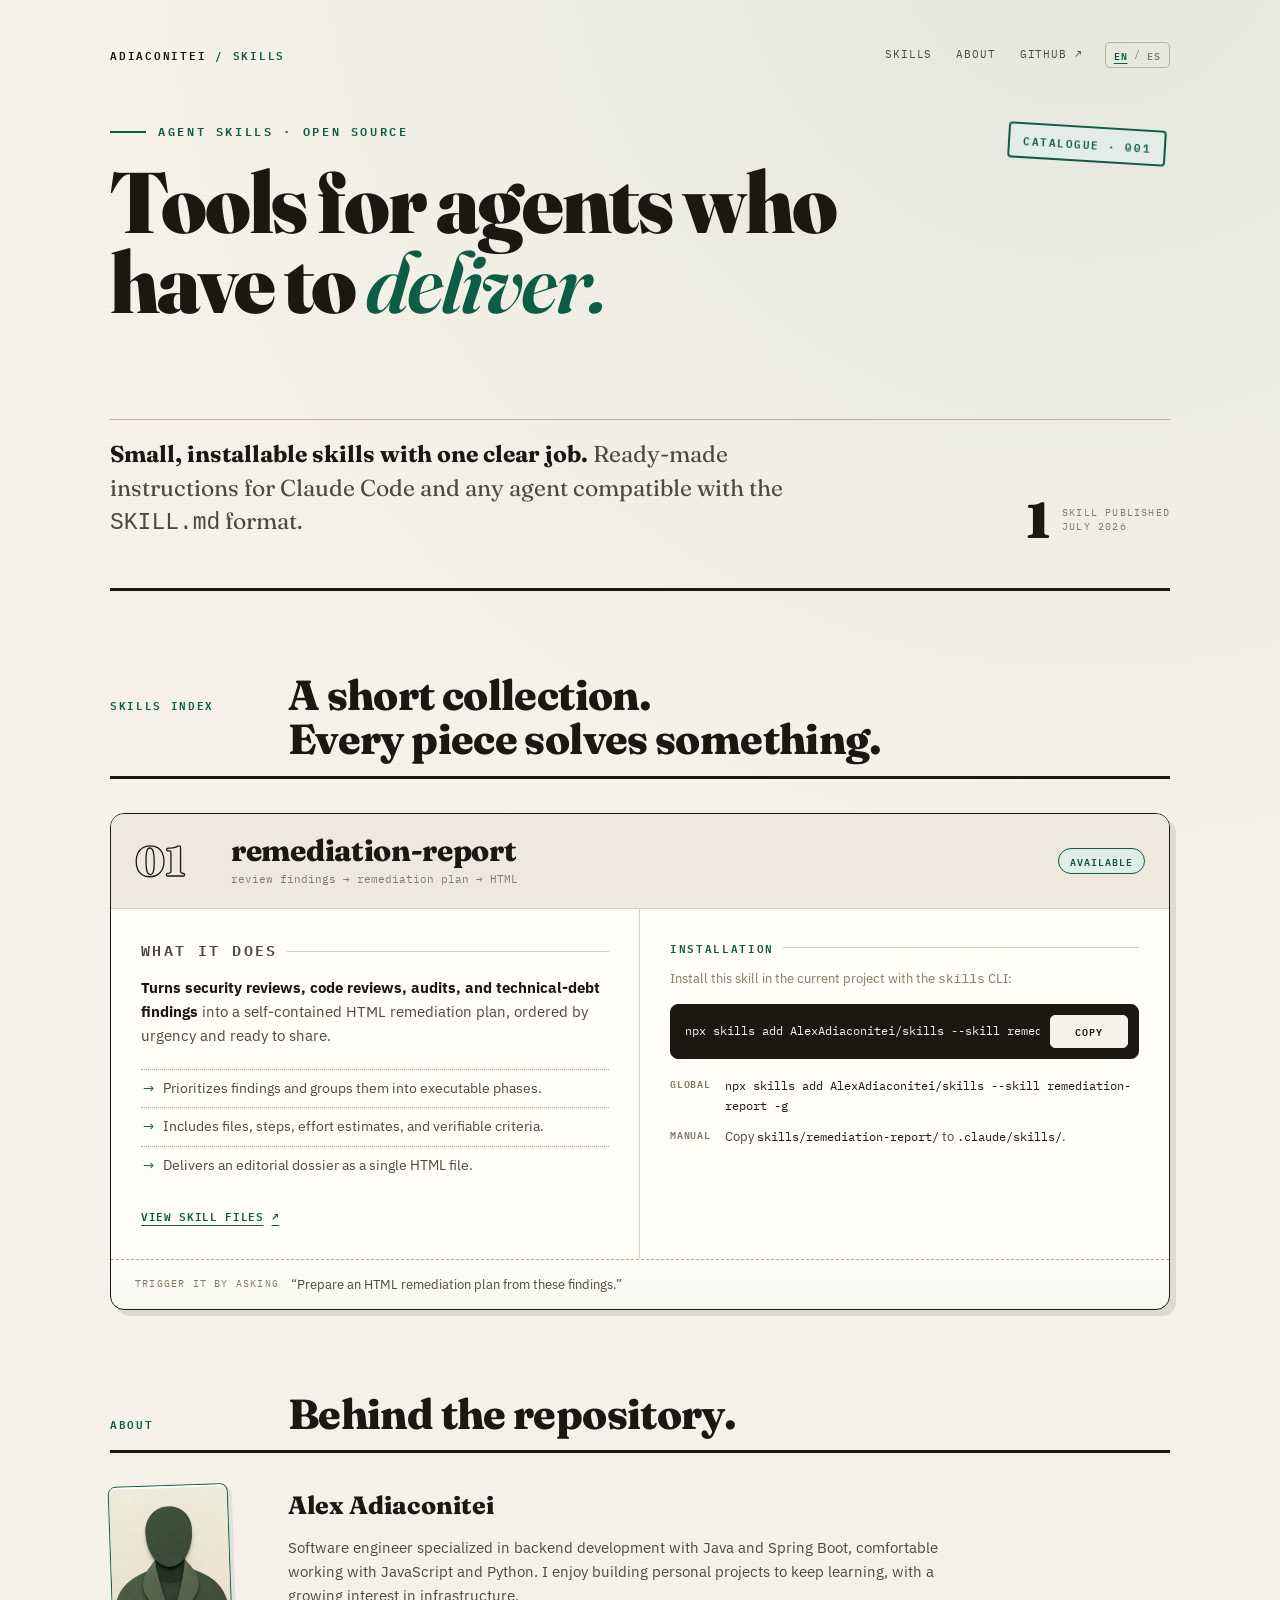
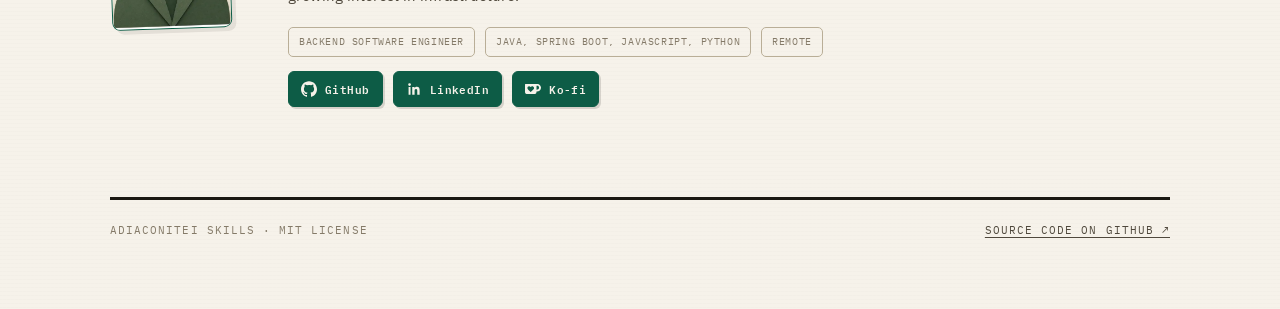
==== index.html @ 6801f054 "feat(site): add Ko-fi support links" ====
<!DOCTYPE html>
<html lang="en">
<head>
<meta charset="UTF-8">
<meta name="viewport" content="width=device-width, initial-scale=1.0">
<meta name="description" content="Alex Adiaconitei's skills for Claude Code and other agents compatible with the SKILL.md format.">
<meta name="theme-color" content="#f6f2ea">
<title>Adiaconitei Skills — tools for agents</title>
<link rel="preconnect" href="https://fonts.googleapis.com">
<link rel="preconnect" href="https://fonts.gstatic.com" crossorigin>
<link href="https://fonts.googleapis.com/css2?family=Fraunces:opsz,wght@9..144,400;9..144,600;9..144,800;9..144,900&family=IBM+Plex+Sans:ital,wght@0,400;0,500;0,600;1,400&family=IBM+Plex+Mono:wght@400;500;600&display=swap" rel="stylesheet">
<style>
	:root {
		--paper: #f6f2ea;
		--paper-2: #efe9dd;
		--card: #fffdf8;
		--ink: #1b1812;
		--ink-soft: #4f483c;
		--ink-faint: #847a68;
		--line: #d8d0bf;
		--line-strong: #b9ae97;
		--accent: #0d5c46;
		--accent-soft: #e3ede7;
		--critical: #a82e1f;
		--critical-bg: #f6e3df;
		--mono: 'IBM Plex Mono', monospace;
		--sans: 'IBM Plex Sans', sans-serif;
		--display: 'Fraunces', serif;
	}

	* { box-sizing: border-box; margin: 0; padding: 0; }
	html { scroll-behavior: smooth; }
	body {
		min-width: 320px;
		font-family: var(--sans);
		line-height: 1.62;
		color: var(--ink);
		background-color: var(--paper);
		background-image:
			repeating-linear-gradient(0deg, transparent, transparent 3px, rgb(27 24 18 / .012) 3px, rgb(27 24 18 / .012) 4px),
			radial-gradient(circle at 85% -5%, rgb(13 92 70 / .08), transparent 42%);
	}

	::selection { color: var(--paper); background: var(--accent); }
	a { color: inherit; }
	button { font: inherit; }
	.skip-link {
		position: fixed;
		top: 12px;
		left: 12px;
		z-index: 20;
		padding: 8px 12px;
		font-family: var(--mono);
		font-size: 12px;
		color: var(--paper);
		background: var(--ink);
		transform: translateY(-150%);
	}
	.skip-link:focus { transform: none; }
	:focus-visible { outline: 3px solid var(--critical); outline-offset: 3px; }

	.sheet { width: min(100% - 56px, 1060px); margin: 0 auto; padding-bottom: 72px; }

	/* Masthead */
	.masthead {
		position: relative;
		padding: 42px 0 48px;
		border-bottom: 3px solid var(--ink);
	}
	.topbar {
		display: flex;
		align-items: center;
		justify-content: space-between;
		gap: 24px;
		padding-bottom: 54px;
	}
	.wordmark {
		font-family: var(--mono);
		font-size: 11px;
		font-weight: 600;
		letter-spacing: .16em;
		text-decoration: none;
		text-transform: uppercase;
	}
	.wordmark span { color: var(--accent); }
	.topnav { display: flex; gap: 24px; }
	.topnav a {
		padding: 3px 0;
		font-family: var(--mono);
		font-size: 11px;
		letter-spacing: .08em;
		color: var(--ink-soft);
		text-decoration: none;
		text-transform: uppercase;
		border-bottom: 1px solid transparent;
	}
	.topnav a:hover { color: var(--accent); border-color: currentColor; }
	.top-actions { display: flex; align-items: center; gap: 22px; }
	.language-switch {
		display: flex;
		align-items: center;
		gap: 5px;
		padding: 3px 6px;
		font-family: var(--mono);
		font-size: 10px;
		color: var(--ink-faint);
		border: 1px solid var(--line-strong);
		border-radius: 5px;
	}
	.language-switch button {
		padding: 1px 2px;
		font-family: var(--mono);
		font-size: 10px;
		font-weight: 600;
		letter-spacing: .08em;
		color: var(--ink-faint);
		cursor: pointer;
		background: transparent;
		border: 0;
	}
	.language-switch button:hover { color: var(--accent); }
	.language-switch button[aria-pressed='true'] { color: var(--accent); text-decoration: underline; text-underline-offset: 3px; }
	.stamp {
		position: absolute;
		top: 126px;
		right: 4px;
		padding: 7px 13px;
		font-family: var(--mono);
		font-size: 11px;
		font-weight: 600;
		letter-spacing: .14em;
		color: var(--accent);
		text-transform: uppercase;
		background: var(--accent-soft);
		border: 2px solid var(--accent);
		border-radius: 4px;
		transform: rotate(3.5deg);
	}
	.kicker {
		display: flex;
		align-items: center;
		gap: 12px;
		font-family: var(--mono);
		font-size: 12px;
		font-weight: 600;
		letter-spacing: .22em;
		color: var(--accent);
		text-transform: uppercase;
	}
	.kicker::before { width: 36px; height: 2px; content: ''; background: var(--accent); }
	h1 {
		max-width: 15ch;
		margin-top: 20px;
		font-family: var(--display);
		font-size: clamp(48px, 8vw, 86px);
		font-weight: 900;
		line-height: .94;
		letter-spacing: -.025em;
	}
	h1 em { font-weight: 600; color: var(--accent); }
	.hero-support { min-height: 36px; margin-top: 26px; }
	.hero-support .btn-container { margin: 0 !important; }
	.hero-bottom {
		display: grid;
		grid-template-columns: minmax(0, 1.4fr) minmax(240px, .6fr);
		gap: 48px;
		align-items: end;
		margin-top: 34px;
		padding-top: 18px;
		border-top: 1px solid var(--line-strong);
	}
	.hero-lede {
		max-width: 62ch;
		font-family: var(--display);
		font-size: clamp(19px, 2.4vw, 23px);
		line-height: 1.45;
		color: var(--ink-soft);
	}
	.hero-lede strong { color: var(--ink); }
	.edition {
		display: grid;
		grid-template-columns: auto 1fr;
		gap: 12px;
		align-items: center;
		justify-self: end;
	}
	.edition-number { font-family: var(--display); font-size: 50px; font-weight: 900; line-height: .8; }
	.edition-label {
		font-family: var(--mono);
		font-size: 10px;
		line-height: 1.45;
		letter-spacing: .12em;
		color: var(--ink-faint);
		text-transform: uppercase;
	}

	/* Shared section structure */
	.section { padding-top: 82px; }
	.section-head {
		display: grid;
		grid-template-columns: 150px 1fr;
		gap: 28px;
		align-items: baseline;
		padding-bottom: 14px;
		border-bottom: 3px solid var(--ink);
	}
	.section-label {
		font-family: var(--mono);
		font-size: 11px;
		font-weight: 600;
		letter-spacing: .15em;
		color: var(--accent);
		text-transform: uppercase;
	}
	.section h2 {
		font-family: var(--display);
		font-size: clamp(30px, 4vw, 42px);
		font-weight: 800;
		line-height: 1.05;
		letter-spacing: -.015em;
	}

	/* Skill dossier */
	.skill-card {
		margin-top: 34px;
		background: var(--card);
		border: 1.5px solid var(--ink);
		border-radius: 14px;
		box-shadow: 6px 6px 0 rgb(27 24 18 / .1);
		overflow: hidden;
	}
	.skill-head {
		display: grid;
		grid-template-columns: 78px 1fr auto;
		gap: 18px;
		align-items: center;
		padding: 20px 24px;
		background: var(--paper-2);
		border-bottom: 1px solid var(--line);
	}
	.skill-index {
		font-family: var(--display);
		font-size: 42px;
		font-weight: 900;
		line-height: 1;
		color: transparent;
		-webkit-text-stroke: 1.3px var(--ink);
	}
	.skill-title h3 {
		font-family: var(--display);
		font-size: clamp(23px, 3vw, 30px);
		font-weight: 800;
		line-height: 1.1;
		letter-spacing: -.01em;
	}
	.skill-title p {
		margin-top: 4px;
		font-family: var(--mono);
		font-size: 11px;
		color: var(--ink-faint);
	}
	.status {
		padding: 4px 11px;
		font-family: var(--mono);
		font-size: 10px;
		font-weight: 600;
		letter-spacing: .1em;
		color: var(--accent);
		text-transform: uppercase;
		background: var(--accent-soft);
		border: 1px solid var(--accent);
		border-radius: 999px;
	}
	.skill-body {
		display: grid;
		grid-template-columns: minmax(0, 1fr) minmax(330px, 1fr);
		gap: 0;
	}
	.skill-copy, .install-panel { padding: 30px; }
	.skill-copy { border-right: 1px solid var(--line); }
	.eyebrow {
		display: flex;
		align-items: center;
		gap: 9px;
		margin-bottom: 12px;
		font-family: var(--mono);
		font-size: 10.5px;
		font-weight: 600;
		letter-spacing: .16em;
		color: var(--accent);
		text-transform: uppercase;
	}
	.eyebrow::after { height: 1px; content: ''; background: var(--line); flex: 1; }
	.skill-copy > p { font-size: 15px; color: var(--ink-soft); }
	.skill-copy > p strong { color: var(--ink); }
	.outcomes { margin-top: 20px; list-style: none; }
	.outcomes li {
		position: relative;
		padding: 8px 0 8px 22px;
		font-size: 13.5px;
		color: var(--ink-soft);
		border-top: 1px dotted var(--line-strong);
	}
	.outcomes li::before { position: absolute; left: 2px; color: var(--accent); content: '→'; }
	.skill-link {
		display: inline-flex;
		align-items: center;
		gap: 8px;
		margin-top: 22px;
		font-family: var(--mono);
		font-size: 11px;
		font-weight: 600;
		letter-spacing: .06em;
		color: var(--accent);
		text-decoration-thickness: 1px;
		text-underline-offset: 4px;
		text-transform: uppercase;
	}
	.skill-link::after { content: '↗'; }
	.install-note { margin-bottom: 14px; font-size: 13px; color: var(--ink-faint); }
	.command {
		display: grid;
		grid-template-columns: minmax(0, 1fr) auto;
		align-items: center;
		gap: 10px;
		padding: 10px 10px 10px 14px;
		background: var(--ink);
		border: 1px solid var(--ink);
		border-radius: 8px;
	}
	.command code {
		overflow-x: auto;
		padding: 4px 0;
		font-family: var(--mono);
		font-size: 12px;
		line-height: 1.5;
		color: var(--paper);
		white-space: nowrap;
		scrollbar-width: thin;
	}
	.copy-button {
		min-width: 78px;
		padding: 7px 10px;
		font-family: var(--mono);
		font-size: 10px;
		font-weight: 600;
		letter-spacing: .08em;
		color: var(--ink);
		text-transform: uppercase;
		cursor: pointer;
		background: var(--paper);
		border: 1px solid var(--paper);
		border-radius: 5px;
	}
	.copy-button:hover { color: var(--paper); background: var(--accent); border-color: var(--accent); }
	.copy-button[data-state='copied'] { color: var(--paper); background: var(--accent); border-color: var(--accent); }
	.install-alt {
		display: grid;
		grid-template-columns: auto 1fr;
		gap: 10px 14px;
		margin-top: 16px;
		font-size: 12.5px;
		color: var(--ink-soft);
	}
	.install-alt dt {
		font-family: var(--mono);
		font-size: 10px;
		font-weight: 600;
		letter-spacing: .08em;
		color: var(--ink-faint);
		text-transform: uppercase;
	}
	.install-alt code { font-family: var(--mono); font-size: 11.5px; color: var(--ink); word-break: break-word; }
	.skill-foot {
		display: flex;
		gap: 12px;
		align-items: center;
		padding: 14px 24px;
		background: linear-gradient(180deg, transparent, rgb(13 92 70 / .035));
		border-top: 1px dashed var(--line-strong);
	}
	.skill-foot span {
		font-family: var(--mono);
		font-size: 10px;
		letter-spacing: .12em;
		color: var(--ink-faint);
		text-transform: uppercase;
	}
	.skill-foot p { font-size: 13px; color: var(--ink-soft); }

	/* About placeholder */
	.about-grid {
		display: grid;
		grid-template-columns: 150px 1fr;
		gap: 28px;
		padding: 32px 0 0;
	}
	.about-photo {
		width: 120px;
		height: 144px;
		display: grid;
		overflow: hidden;
		background: var(--accent-soft);
		border: 1.5px solid var(--accent);
		border-radius: 8px;
		box-shadow: 4px 4px 0 rgb(27 24 18 / .08);
		transform: rotate(-2deg);
	}
	.about-photo > * { grid-area: 1 / 1; }
	.about-photo img { width: 100%; height: 100%; display: block; object-fit: cover; }
	.about-marker {
		display: grid;
		place-items: center;
		font-family: var(--display);
		font-size: 46px;
		font-weight: 900;
		color: var(--accent);
	}
	.about-marker[hidden] { display: none; }
	.about-copy { max-width: 690px; }
	.about-copy h3 { font-family: var(--display); font-size: 25px; font-weight: 800; }
	.about-copy p { margin-top: 10px; font-size: 15px; color: var(--ink-soft); }
	.placeholder {
		padding: 2px 5px;
		font-family: var(--mono);
		font-size: .86em;
		color: var(--critical);
		background: var(--critical-bg);
		border-radius: 3px;
	}
	.profile-facts {
		display: flex;
		flex-wrap: wrap;
		gap: 10px;
		margin-top: 18px;
		list-style: none;
	}
	.profile-facts li {
		padding: 6px 10px;
		font-family: var(--mono);
		font-size: 10px;
		letter-spacing: .06em;
		color: var(--ink-faint);
		text-transform: uppercase;
		border: 1px solid var(--line-strong);
		border-radius: 5px;
	}
	.profile-links {
		display: flex;
		flex-wrap: wrap;
		gap: 10px;
		margin-top: 14px;
		list-style: none;
	}
	.profile-links a {
		display: inline-flex;
		align-items: center;
		gap: 8px;
		padding: 8px 12px;
		font-family: var(--mono);
		font-size: 11px;
		font-weight: 600;
		letter-spacing: .04em;
		color: var(--paper);
		text-decoration: none;
		background: var(--accent);
		border: 1.5px solid var(--accent);
		border-radius: 6px;
		box-shadow: 2px 2px 0 rgb(27 24 18 / .14);
	}
	.profile-links a:hover { background: var(--ink); border-color: var(--ink); }
	.profile-link-icon { width: 16px; height: 16px; flex: 0 0 auto; fill: currentColor; }

	.colophon {
		display: flex;
		justify-content: space-between;
		gap: 14px;
		margin-top: 90px;
		padding-top: 22px;
		font-family: var(--mono);
		font-size: 10.5px;
		letter-spacing: .1em;
		color: var(--ink-faint);
		text-transform: uppercase;
		border-top: 3px solid var(--ink);
	}
	.colophon a { color: var(--ink-soft); text-underline-offset: 3px; }
	.sr-only {
		position: absolute;
		width: 1px;
		height: 1px;
		padding: 0;
		margin: -1px;
		overflow: hidden;
		clip: rect(0, 0, 0, 0);
		white-space: nowrap;
		border: 0;
	}

	@media (prefers-reduced-motion: no-preference) {
		.masthead, .section, .colophon { animation: rise .58s cubic-bezier(.2, .7, .2, 1) both; }
		.section { animation-delay: .1s; }
		#about { animation-delay: .18s; }
		.colophon { animation-delay: .24s; }
		.copy-button { transition: color .16s ease, background-color .16s ease, border-color .16s ease, transform .16s ease; }
		.copy-button:active { transform: translateY(1px); }
		@keyframes rise { from { opacity: 0; transform: translateY(14px); } to { opacity: 1; transform: none; } }
	}

	@media (max-width: 760px) {
		.sheet { width: min(100% - 32px, 1060px); }
		.masthead { padding-top: 28px; }
		.topbar { align-items: flex-start; padding-bottom: 44px; }
		.topnav { gap: 14px; }
		.stamp { position: static; display: inline-block; margin-bottom: 22px; }
		h1 { font-size: clamp(45px, 14vw, 68px); }
		.hero-bottom, .skill-body { grid-template-columns: 1fr; }
		.edition { justify-self: start; }
		.section { padding-top: 64px; }
		.section-head, .about-grid { grid-template-columns: 1fr; gap: 10px; }
		.skill-head { grid-template-columns: 60px 1fr; }
		.skill-head .status { grid-column: 2; justify-self: start; }
		.skill-copy { border-right: 0; border-bottom: 1px solid var(--line); }
		.about-photo { width: 92px; height: 110px; }
		.about-marker { font-size: 36px; }
	}

	@media (max-width: 460px) {
		.topbar { gap: 16px; }
		.wordmark { max-width: 15ch; }
		.topnav { flex-direction: column; gap: 5px; align-items: flex-end; }
		.top-actions { flex-direction: column; align-items: flex-end; gap: 9px; }
		.skill-head, .skill-copy, .install-panel { padding-left: 18px; padding-right: 18px; }
		.command { grid-template-columns: 1fr; }
		.copy-button { width: 100%; }
		.colophon { flex-direction: column; }
	}
</style>
</head>
<body>
<a class="skip-link" href="#content" data-i18n="skip">Skip to content</a>
<div class="sheet">
	<header class="masthead">
		<div class="topbar">
			<a class="wordmark" href="https://github.com/AlexAdiaconitei/skills">Adiaconitei <span>/ skills</span></a>
			<div class="top-actions">
				<nav class="topnav" aria-label="Main navigation" data-i18n-aria="navLabel">
					<a href="#skills">Skills</a>
					<a href="#about">About</a>
					<a href="https://github.com/AlexAdiaconitei/skills">GitHub ↗</a>
				</nav>
				<div class="language-switch" aria-label="Language" data-i18n-aria="languageLabel">
					<button type="button" data-lang="en" aria-pressed="true">EN</button>
					<span aria-hidden="true">/</span>
					<button type="button" data-lang="es" aria-pressed="false">ES</button>
				</div>
			</div>
		</div>
		<span class="stamp" data-i18n="stamp">Catalogue · 001</span>
		<p class="kicker" data-i18n="kicker">Agent skills · open source</p>
		<h1 data-i18n-html="heroTitle">Tools for agents who have to <em>deliver.</em></h1>
		<div class="hero-support" aria-label="Support on Ko-fi">
			<script src="https://storage.ko-fi.com/cdn/widget/Widget_2.js"></script>
			<script>kofiwidget2.init('Buy me a coffee', '#72a4f2', 'K3Q5236GOO');kofiwidget2.draw();</script>
		</div>
		<div class="hero-bottom">
			<p class="hero-lede" data-i18n-html="heroLede"><strong>Small, installable skills with one clear job.</strong> Ready-made instructions for Claude Code and any agent compatible with the <code>SKILL.md</code> format.</p>
			<div class="edition" aria-label="One skill available" data-i18n-aria="editionAria">
				<span class="edition-number">1</span>
				<span class="edition-label" data-i18n-html="editionLabel">skill published<br>July 2026</span>
			</div>
		</div>
	</header>

	<main id="content">
		<section class="section" id="skills" aria-labelledby="skills-title">
			<div class="section-head">
				<p class="section-label" data-i18n="skillsLabel">Skills index</p>
				<h2 id="skills-title" data-i18n-html="skillsTitle">A short collection.<br>Every piece solves something.</h2>
			</div>

			<article class="skill-card">
				<header class="skill-head">
					<span class="skill-index" aria-hidden="true">01</span>
					<div class="skill-title">
						<h3>remediation-report</h3>
						<p>review findings → remediation plan → HTML</p>
					</div>
					<span class="status" data-i18n="available">Available</span>
				</header>

				<div class="skill-body">
					<div class="skill-copy">
						<p class="eyebrow" data-i18n="purposeLabel">What it does</p>
						<p data-i18n-html="purpose"><strong>Turns security reviews, code reviews, audits, and technical-debt findings</strong> into a self-contained HTML remediation plan, ordered by urgency and ready to share.</p>
						<ul class="outcomes">
							<li data-i18n="outcome1">Prioritizes findings and groups them into executable phases.</li>
							<li data-i18n="outcome2">Includes files, steps, effort estimates, and verifiable criteria.</li>
							<li data-i18n="outcome3">Delivers an editorial dossier as a single HTML file.</li>
						</ul>
						<a class="skill-link" href="https://github.com/AlexAdiaconitei/skills/tree/main/skills/remediation-report" data-i18n="viewSkill">View skill files</a>
					</div>

					<div class="install-panel">
						<p class="eyebrow" data-i18n="installation">Installation</p>
						<p class="install-note" data-i18n-html="installNote">Install this skill in the current project with the <code>skills</code> CLI:</p>
						<div class="command">
							<code id="install-command">npx skills add AlexAdiaconitei/skills --skill remediation-report</code>
							<button class="copy-button" type="button" data-copy="install-command" aria-describedby="copy-status" data-i18n="copy">Copy</button>
						</div>
						<dl class="install-alt">
							<dt>Global</dt>
							<dd><code>npx skills add AlexAdiaconitei/skills --skill remediation-report -g</code></dd>
							<dt>Manual</dt>
							<dd data-i18n-html="manualInstall">Copy <code>skills/remediation-report/</code> to <code>.claude/skills/</code>.</dd>
						</dl>
						<p class="sr-only" id="copy-status" role="status" aria-live="polite"></p>
					</div>
				</div>

				<footer class="skill-foot">
					<span data-i18n="triggerLabel">Trigger it by asking</span>
					<p data-i18n="trigger">“Prepare an HTML remediation plan from these findings.”</p>
				</footer>
			</article>
		</section>

		<section class="section" id="about" aria-labelledby="about-title">
			<div class="section-head">
				<p class="section-label">About</p>
				<h2 id="about-title" data-i18n="aboutTitle">Behind the repository.</h2>
			</div>
			<div class="about-grid">
				<figure class="about-photo">
					<img id="profile-image" src="./alex.webp" alt="Alex Adiaconitei" width="512" height="512">
					<span class="about-marker" id="profile-initials" aria-hidden="true" hidden>AA</span>
				</figure>
				<div class="about-copy">
					<h3 id="profile-name">Alex Adiaconitei</h3>
					<p><span class="placeholder" id="profile-bio">[Write a 2–3 line professional introduction here.]</span></p>
					<ul class="profile-facts" id="profile-facts" aria-label="Professional details to complete" data-i18n-aria="profileAria">
						<li>[Role / specialty]</li>
						<li>[Main technologies]</li>
						<li>[Location or remote]</li>
					</ul>
					<ul class="profile-links" id="profile-links" aria-label="Professional links" data-i18n-aria="linksAria"></ul>
				</div>
			</div>
		</section>
	</main>

	<footer class="colophon">
		<span>Adiaconitei Skills · MIT License</span>
		<a href="https://github.com/AlexAdiaconitei/skills" data-i18n="source">Source code on GitHub ↗</a>
	</footer>
</div>

<script>
	const translations = {
		en: {
			pageTitle: 'Adiaconitei Skills — tools for agents',
			description: "Alex Adiaconitei's skills for Claude Code and other agents compatible with the SKILL.md format.",
			skip: 'Skip to content',
			navLabel: 'Main navigation',
			languageLabel: 'Language',
			stamp: 'Catalogue · 001',
			kicker: 'Agent skills · open source',
			heroTitle: 'Tools for agents who have to <em>deliver.</em>',
			heroLede: '<strong>Small, installable skills with one clear job.</strong> Ready-made instructions for Claude Code and any agent compatible with the <code>SKILL.md</code> format.',
			editionAria: 'One skill available',
			editionLabel: 'skill published<br>July 2026',
			skillsLabel: 'Skills index',
			skillsTitle: 'A short collection.<br>Every piece solves something.',
			available: 'Available',
			purposeLabel: 'What it does',
			purpose: '<strong>Turns security reviews, code reviews, audits, and technical-debt findings</strong> into a self-contained HTML remediation plan, ordered by urgency and ready to share.',
			outcome1: 'Prioritizes findings and groups them into executable phases.',
			outcome2: 'Includes files, steps, effort estimates, and verifiable criteria.',
			outcome3: 'Delivers an editorial dossier as a single HTML file.',
			viewSkill: 'View skill files',
			installation: 'Installation',
			installNote: 'Install this skill in the current project with the <code>skills</code> CLI:',
			copy: 'Copy',
			copyDone: 'Copied',
			copyError: 'Error',
			copyStatus: 'Installation command copied to the clipboard.',
			copyFailure: 'Could not copy the command. Select it manually.',
			manualInstall: 'Copy <code>skills/remediation-report/</code> to <code>.claude/skills/</code>.',
			triggerLabel: 'Trigger it by asking',
			trigger: '“Prepare an HTML remediation plan from these findings.”',
			aboutTitle: 'Behind the repository.',
			profileAria: 'Professional details to complete',
			linksAria: 'Professional links',
			source: 'Source code on GitHub ↗'
		},
		es: {
			pageTitle: 'Adiaconitei Skills — herramientas para agentes',
			description: 'Skills de Alex Adiaconitei para Claude Code y otros agentes compatibles con el formato SKILL.md.',
			skip: 'Saltar al contenido',
			navLabel: 'Navegación principal',
			languageLabel: 'Idioma',
			stamp: 'Catálogo · 001',
			kicker: 'Agent skills · código abierto',
			heroTitle: 'Herramientas para agentes que tienen que <em>entregar.</em>',
			heroLede: '<strong>Skills pequeñas, instalables y con una tarea concreta.</strong> Instrucciones listas para Claude Code y cualquier agente compatible con el formato <code>SKILL.md</code>.',
			editionAria: 'Una skill disponible',
			editionLabel: 'skill publicada<br>julio de 2026',
			skillsLabel: 'Índice de skills',
			skillsTitle: 'Una colección breve.<br>Cada pieza resuelve algo.',
			available: 'Disponible',
			purposeLabel: 'Para qué sirve',
			purpose: 'Convierte los hallazgos de una revisión de <strong>seguridad, código, auditoría o deuda técnica</strong> en un plan de corrección HTML autocontenido, ordenado por urgencia y listo para compartir.',
			outcome1: 'Prioriza findings y los agrupa en fases ejecutables.',
			outcome2: 'Incluye archivos, pasos, esfuerzo y criterios verificables.',
			outcome3: 'Entrega un dossier editorial en un único archivo HTML.',
			viewSkill: 'Ver archivos de la skill',
			installation: 'Instalación',
			installNote: 'Instala esta skill en el proyecto actual con la CLI de <code>skills</code>:',
			copy: 'Copiar',
			copyDone: 'Copiado',
			copyError: 'Error',
			copyStatus: 'Comando de instalación copiado al portapapeles.',
			copyFailure: 'No se pudo copiar. Selecciona el comando manualmente.',
			manualInstall: 'Copia <code>skills/remediation-report/</code> a <code>.claude/skills/</code>.',
			triggerLabel: 'Actívala pidiendo',
			trigger: '“Prepara un plan de corrección HTML con estos findings.”',
			aboutTitle: 'Detrás del repositorio.',
			profileAria: 'Datos profesionales por completar',
			linksAria: 'Enlaces profesionales',
			source: 'Código fuente en GitHub ↗'
		}
	};

	const status = document.querySelector('#copy-status');
	const description = document.querySelector('meta[name="description"]');
	let currentLanguage = 'en';
	const profileImage = document.querySelector('#profile-image');
	const profileImageFallback = document.querySelector('#profile-initials');
	const showProfileImage = () => {
		profileImage.hidden = false;
		profileImageFallback.hidden = true;
	};
	const showProfileImageFallback = () => {
		profileImage.hidden = true;
		profileImageFallback.hidden = false;
	};
	profileImage.addEventListener('load', showProfileImage);
	profileImage.addEventListener('error', showProfileImageFallback);
	if (profileImage.complete) {
		if (profileImage.naturalWidth > 0) showProfileImage();
		else showProfileImageFallback();
	}
	const fallbackProfile = {
		name: 'Alex Adiaconitei',
		initials: 'AA',
		bio: {
			en: '[Write a 2–3 line professional introduction here.]',
			es: '[Escribe aquí una presentación profesional de 2–3 líneas.]'
		},
		facts: {
			en: ['[Role / specialty]', '[Main technologies]', '[Location or remote]'],
			es: ['[Rol / especialidad]', '[Tecnologías principales]', '[Ciudad o remoto]']
		},
		links: []
	};
	let profile = fallbackProfile;

	function localize(value) {
		if (typeof value === 'string') return value;
		return value?.[currentLanguage] ?? value?.en ?? '';
	}
	const linkIcons = {
		github: 'M12 .297c-6.63 0-12 5.373-12 12 0 5.303 3.438 9.8 8.205 11.385.6.113.82-.258.82-.577v-2.234c-3.338.726-4.033-1.416-4.033-1.416-.546-1.387-1.333-1.756-1.333-1.756-1.089-.745.083-.729.083-.729 1.205.084 1.839 1.237 1.839 1.237 1.07 1.835 2.809 1.305 3.495.998.108-.776.418-1.305.762-1.605-2.665-.3-5.466-1.332-5.466-5.93 0-1.31.465-2.38 1.235-3.22-.135-.303-.54-1.523.105-3.176 0 0 1.005-.322 3.3 1.23a11.5 11.5 0 0 1 3.003-.404c1.02.005 2.045.138 3.003.404 2.28-1.552 3.285-1.23 3.285-1.23.645 1.653.24 2.873.12 3.176.765.84 1.23 1.91 1.23 3.22 0 4.61-2.805 5.625-5.475 5.92.42.36.81 1.096.81 2.22v3.293c0 .319.21.694.825.576C20.565 22.092 24 17.592 24 12.297c0-6.627-5.373-12-12-12',
		linkedin: 'M20.447 20.452h-3.554v-5.569c0-1.328-.027-3.037-1.852-3.037-1.853 0-2.136 1.445-2.136 2.939v5.667H9.351V9h3.414v1.561h.046c.477-.9 1.637-1.85 3.37-1.85 3.601 0 4.267 2.37 4.267 5.455v6.286zM5.337 7.433a2.062 2.062 0 1 1 0-4.124 2.062 2.062 0 0 1 0 4.124zM6.814 20.452H3.861V9h2.953v11.452z',
		kofi: 'M23.881 8.948c-.773-4.085-4.859-4.593-4.859-4.593H.723c-.604 0-.679.798-.679.798s-.082 7.324-.022 11.822c.164 2.424 2.586 2.672 2.586 2.672s8.267-.023 11.966-.049c2.438-.426 2.683-2.566 2.658-3.734 4.352.24 7.422-2.831 6.649-6.916zm-11.062 3.511c-1.246 1.453-4.011 3.976-4.011 3.976s-.121.119-.31.023c-.076-.057-.108-.09-.108-.09-.443-.441-3.368-3.049-4.034-3.954-.709-.965-1.041-2.7-.091-3.71.951-1.01 3.005-1.086 4.363.407 0 0 1.565-1.782 3.468-.963 1.904.82 1.832 3.011.723 4.311zm6.173.478c-.928.116-1.682.028-1.682.028V7.284h1.77s1.971.551 1.971 2.638c0 1.913-.985 2.667-2.059 3.015z'
	};

	function createLinkIcon(name) {
		const pathData = linkIcons[typeof name === 'string' ? name.toLowerCase() : ''];
		if (!pathData) return null;

		const svg = document.createElementNS('http://www.w3.org/2000/svg', 'svg');
		const path = document.createElementNS('http://www.w3.org/2000/svg', 'path');
		svg.setAttribute('viewBox', '0 0 24 24');
		svg.setAttribute('aria-hidden', 'true');
		svg.setAttribute('focusable', 'false');
		svg.classList.add('profile-link-icon');
		path.setAttribute('d', pathData);
		svg.appendChild(path);
		return svg;
	}

	function renderProfile() {
		const name = typeof profile.name === 'string' && profile.name.trim() ? profile.name : fallbackProfile.name;
		const initials = typeof profile.initials === 'string' && profile.initials.trim() ? profile.initials : fallbackProfile.initials;
		const bio = localize(profile.bio) || localize(fallbackProfile.bio);
		const configuredFacts = profile.facts?.[currentLanguage] ?? profile.facts?.en;
		const facts = Array.isArray(configuredFacts) ? configuredFacts : fallbackProfile.facts[currentLanguage];
		const links = Array.isArray(profile.links) ? profile.links : [];

		document.querySelector('#profile-name').textContent = name;
		document.querySelector('#profile-initials').textContent = initials;
		profileImage.alt = name;
		const bioElement = document.querySelector('#profile-bio');
		bioElement.textContent = bio;
		bioElement.classList.toggle('placeholder', bio.trim().startsWith('['));

		const factsList = document.querySelector('#profile-facts');
		factsList.replaceChildren();
		facts.forEach((fact) => {
			const entry = document.createElement('li');
			entry.textContent = fact;
			factsList.appendChild(entry);
		});

		const linksList = document.querySelector('#profile-links');
		linksList.replaceChildren();
		links.forEach((item) => {
			if (!item || typeof item !== 'object') return;
			const label = localize(item.label);
			try {
				const url = new URL(item.url);
				if (!['http:', 'https:', 'mailto:'].includes(url.protocol)) return;
				const entry = document.createElement('li');
				const link = document.createElement('a');
				const icon = createLinkIcon(item.icon);
				link.href = url.href;
				link.rel = 'noopener';
				if (icon) link.appendChild(icon);
				link.append(label);
				entry.appendChild(link);
				linksList.appendChild(entry);
			} catch {
				return;
			}
		});
		linksList.hidden = linksList.children.length === 0;
	}

	async function loadProfile() {
		try {
			const response = await fetch('./about.json', { cache: 'no-store' });
			if (!response.ok) throw new Error(`Profile request failed: ${response.status}`);
			const loadedProfile = await response.json();
			if (!loadedProfile || typeof loadedProfile !== 'object') throw new Error('Invalid profile data');
			profile = loadedProfile;
		} catch {
			profile = fallbackProfile;
		}
		renderProfile();
	}

	function setLanguage(language, updateUrl = true) {
		currentLanguage = language === 'es' ? 'es' : 'en';
		const messages = translations[currentLanguage];

		document.documentElement.lang = currentLanguage;
		document.title = messages.pageTitle;
		description.content = messages.description;
		document.querySelectorAll('[data-i18n]').forEach((element) => {
			element.textContent = messages[element.dataset.i18n];
		});
		document.querySelectorAll('[data-i18n-html]').forEach((element) => {
			element.innerHTML = messages[element.dataset.i18nHtml];
		});
		document.querySelectorAll('[data-i18n-aria]').forEach((element) => {
			element.setAttribute('aria-label', messages[element.dataset.i18nAria]);
		});
		document.querySelectorAll('[data-lang]').forEach((button) => {
			button.setAttribute('aria-pressed', String(button.dataset.lang === currentLanguage));
		});
		status.textContent = '';
		renderProfile();

		if (updateUrl) {
			const url = new URL(window.location.href);
			if (currentLanguage === 'es') url.searchParams.set('lang', 'es');
			else url.searchParams.delete('lang');
			history.replaceState(null, '', `${url.pathname}${url.search}${url.hash}`);
		}
	}

	async function copyText(text) {
		if (navigator.clipboard && window.isSecureContext) {
			await navigator.clipboard.writeText(text);
			return;
		}

		const input = document.createElement('textarea');
		input.value = text;
		input.setAttribute('readonly', '');
		input.style.position = 'fixed';
		input.style.opacity = '0';
		document.body.appendChild(input);
		input.select();
		const copied = document.execCommand('copy');
		input.remove();
		if (!copied) throw new Error('Copy command failed');
	}

	document.querySelectorAll('[data-lang]').forEach((button) => {
		button.addEventListener('click', () => setLanguage(button.dataset.lang));
	});

	document.querySelectorAll('[data-copy]').forEach((button) => {
		button.addEventListener('click', async () => {
			const source = document.getElementById(button.dataset.copy);
			if (!source) return;

			try {
				await copyText(source.textContent.trim());
				button.textContent = translations[currentLanguage].copyDone;
				button.dataset.state = 'copied';
				status.textContent = translations[currentLanguage].copyStatus;
			} catch {
				button.textContent = translations[currentLanguage].copyError;
				status.textContent = translations[currentLanguage].copyFailure;
			}

			window.setTimeout(() => {
				button.textContent = translations[currentLanguage].copy;
				delete button.dataset.state;
			}, 2000);
		});
	});

	const requestedLanguage = new URLSearchParams(window.location.search).get('lang');
	setLanguage(requestedLanguage === 'es' ? 'es' : 'en', false);
	loadProfile();
</script>
</body>
</html>
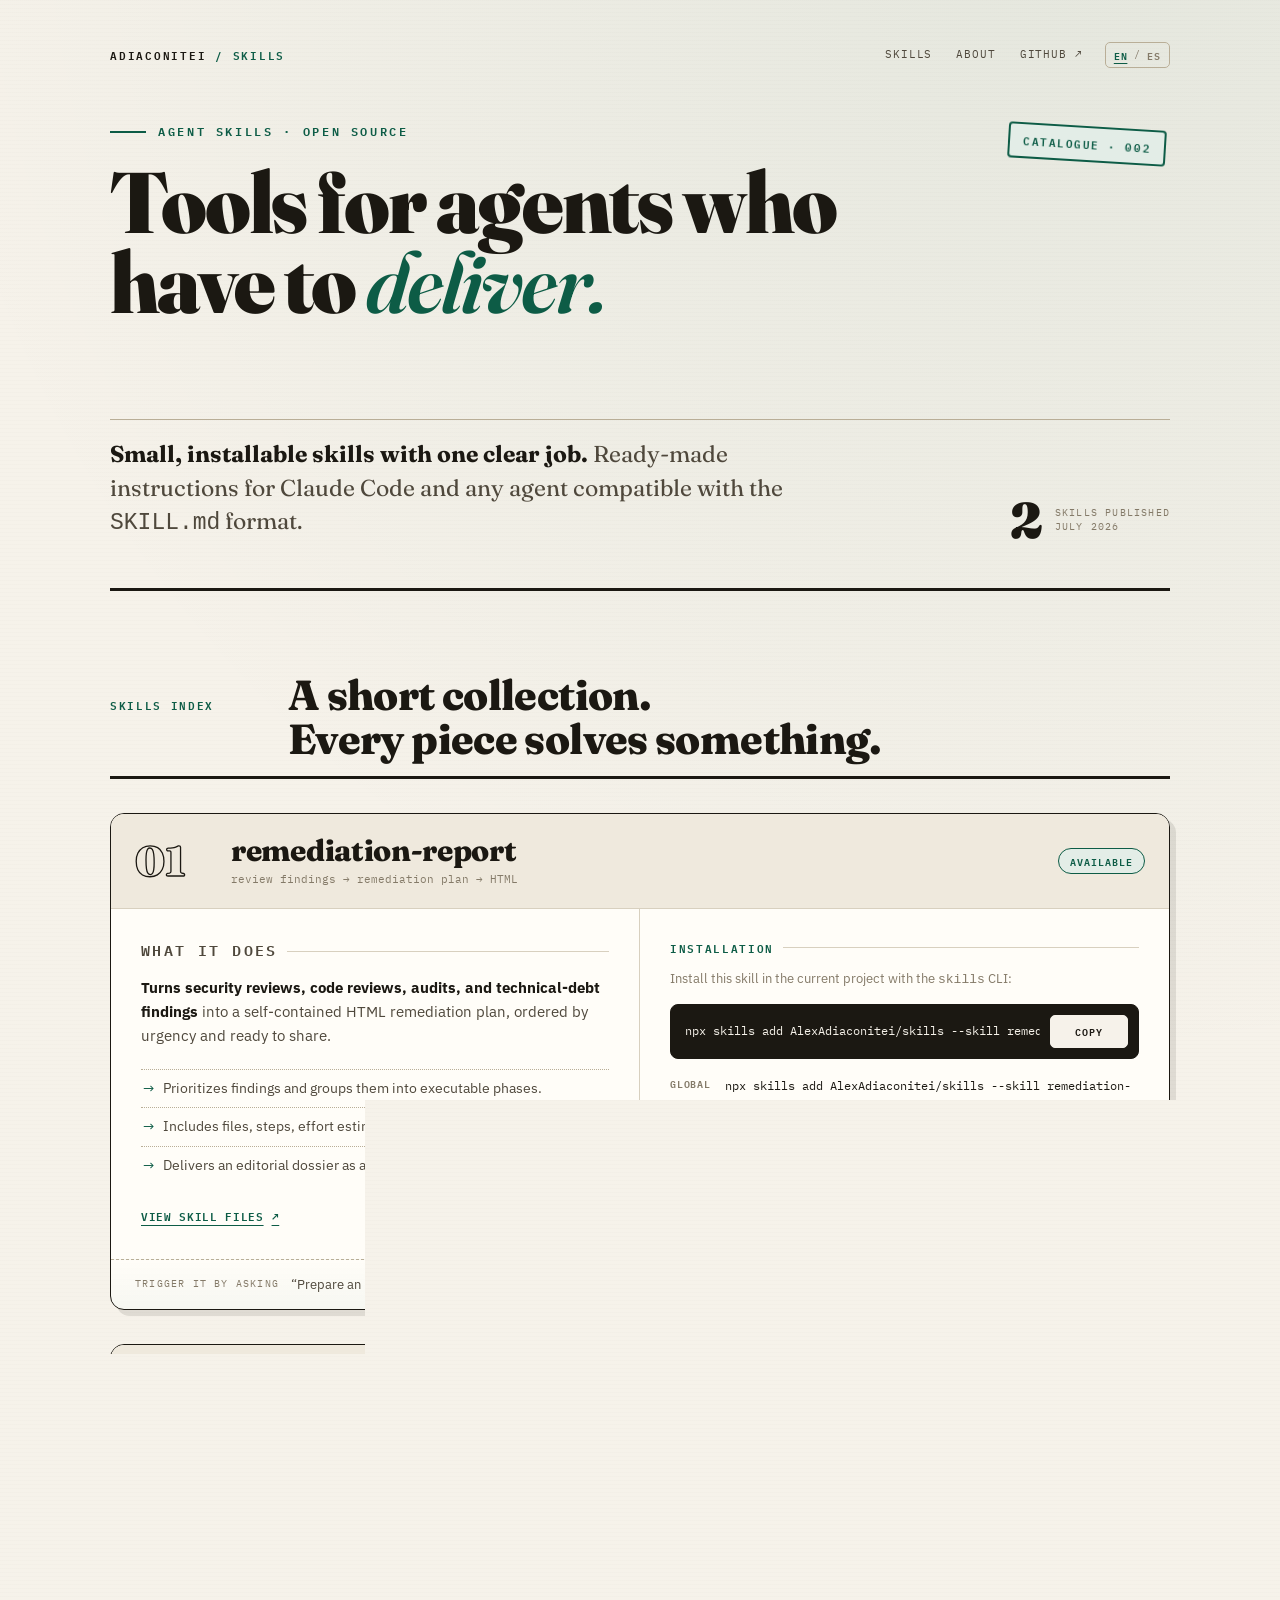
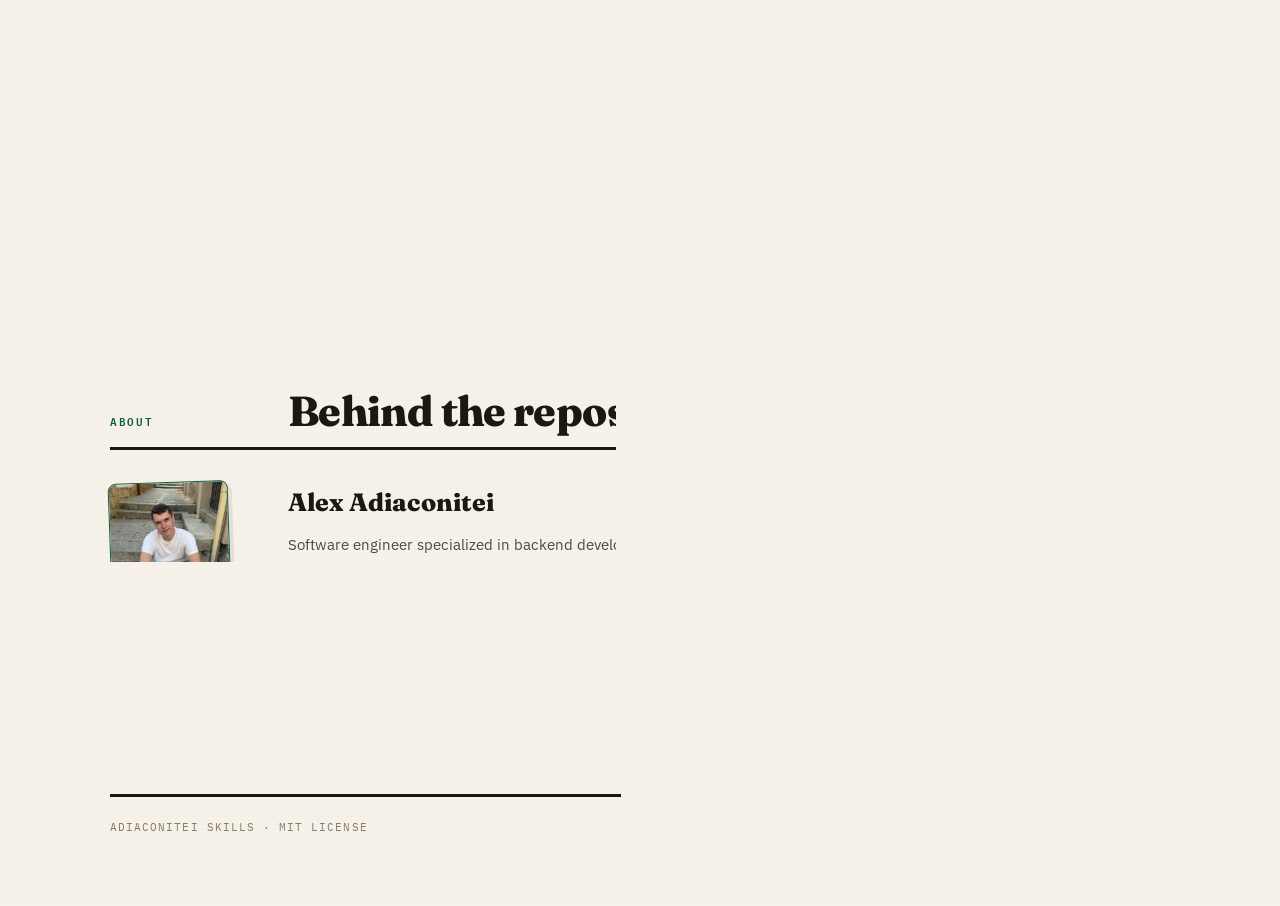
==== commit f4026564: "feat: added planning dossier" ====
--- a/index.html
+++ b/index.html
@@ -556,18 +556,18 @@
 				</div>
 			</div>
 		</div>
-		<span class="stamp" data-i18n="stamp">Catalogue · 001</span>
+		<span class="stamp" data-i18n="stamp">Catalogue · 002</span>
 		<p class="kicker" data-i18n="kicker">Agent skills · open source</p>
 		<h1 data-i18n-html="heroTitle">Tools for agents who have to <em>deliver.</em></h1>
-		<div class="hero-support" aria-label="Support on Ko-fi">
+		<div class="hero-support" aria-label="Support on Ko-fi" data-i18n-aria="kofiAria">
 			<script src="https://storage.ko-fi.com/cdn/widget/Widget_2.js"></script>
 			<script>kofiwidget2.init('Buy me a coffee', '#72a4f2', 'K3Q5236GOO');kofiwidget2.draw();</script>
 		</div>
 		<div class="hero-bottom">
 			<p class="hero-lede" data-i18n-html="heroLede"><strong>Small, installable skills with one clear job.</strong> Ready-made instructions for Claude Code and any agent compatible with the <code>SKILL.md</code> format.</p>
-			<div class="edition" aria-label="One skill available" data-i18n-aria="editionAria">
-				<span class="edition-number">1</span>
-				<span class="edition-label" data-i18n-html="editionLabel">skill published<br>July 2026</span>
+			<div class="edition" aria-label="Two skills available" data-i18n-aria="editionAria">
+				<span class="edition-number">2</span>
+				<span class="edition-label" data-i18n-html="editionLabel">skills published<br>July 2026</span>
 			</div>
 		</div>
 	</header>
@@ -621,6 +621,51 @@
 				<footer class="skill-foot">
 					<span data-i18n="triggerLabel">Trigger it by asking</span>
 					<p data-i18n="trigger">“Prepare an HTML remediation plan from these findings.”</p>
+				</footer>
+			</article>
+
+			<article class="skill-card">
+				<header class="skill-head">
+					<span class="skill-index" aria-hidden="true">02</span>
+					<div class="skill-title">
+						<h3>planning-dossier</h3>
+						<p data-i18n="planningFlow">decisions → immutable rounds → implementation handoff</p>
+					</div>
+					<span class="status" data-i18n="available">Available</span>
+				</header>
+
+				<div class="skill-body">
+					<div class="skill-copy">
+						<p class="eyebrow" data-i18n="purposeLabel">What it does</p>
+						<p data-i18n-html="planningPurpose"><strong>Builds an evidence-backed, navigable planning record</strong> with decision frontiers, unresolved threads, and a clear implementation handoff.</p>
+						<ul class="outcomes">
+							<li data-i18n="planningOutcome1">Shows only decisions whose dependencies are resolved, while tracking blocked and deferred threads.</li>
+							<li data-i18n="planningOutcome2">Publishes immutable rounds, maintains a current index, and autosaves selections locally.</li>
+							<li data-i18n="planningOutcome3">Exports compact Markdown continuation capsules and a final handoff without changing product code.</li>
+						</ul>
+						<a class="skill-link" href="https://github.com/AlexAdiaconitei/skills/tree/main/skills/planning-dossier" data-i18n="viewSkill">View skill files</a>
+					</div>
+
+					<div class="install-panel">
+						<p class="eyebrow" data-i18n="installation">Installation</p>
+						<p class="install-note" data-i18n-html="installNote">Install this skill in the current project with the <code>skills</code> CLI:</p>
+						<div class="command">
+							<code id="planning-install-command">npx skills add AlexAdiaconitei/skills --skill planning-dossier</code>
+							<button class="copy-button" type="button" data-copy="planning-install-command" aria-describedby="planning-copy-status" data-i18n="copy">Copy</button>
+						</div>
+						<dl class="install-alt">
+							<dt>Global</dt>
+							<dd><code>npx skills add AlexAdiaconitei/skills --skill planning-dossier -g</code></dd>
+							<dt>Manual</dt>
+							<dd data-i18n-html="planningManualInstall">Copy <code>skills/planning-dossier/</code> to <code>.claude/skills/</code>.</dd>
+						</dl>
+						<p class="sr-only" id="planning-copy-status" role="status" aria-live="polite"></p>
+					</div>
+				</div>
+
+				<footer class="skill-foot">
+					<span data-i18n="planningTriggerLabel">Invoke manually</span>
+					<p data-i18n="planningTrigger">/planning-dossier</p>
 				</footer>
 			</article>
 		</section>
@@ -663,12 +708,14 @@
 			skip: 'Skip to content',
 			navLabel: 'Main navigation',
 			languageLabel: 'Language',
-			stamp: 'Catalogue · 001',
+			stamp: 'Catalogue · 002',
 			kicker: 'Agent skills · open source',
 			heroTitle: 'Tools for agents who have to <em>deliver.</em>',
 			heroLede: '<strong>Small, installable skills with one clear job.</strong> Ready-made instructions for Claude Code and any agent compatible with the <code>SKILL.md</code> format.',
-			editionAria: 'One skill available',
-			editionLabel: 'skill published<br>July 2026',
+			kofiText: 'Buy me a coffee',
+			kofiAria: 'Support on Ko-fi',
+			editionAria: 'Two skills available',
+			editionLabel: 'skills published<br>July 2026',
 			skillsLabel: 'Skills index',
 			skillsTitle: 'A short collection.<br>Every piece solves something.',
 			available: 'Available',
@@ -688,6 +735,14 @@
 			manualInstall: 'Copy <code>skills/remediation-report/</code> to <code>.claude/skills/</code>.',
 			triggerLabel: 'Trigger it by asking',
 			trigger: '“Prepare an HTML remediation plan from these findings.”',
+			planningFlow: 'decisions → immutable rounds → implementation handoff',
+			planningPurpose: '<strong>Builds an evidence-backed, navigable planning record</strong> with decision frontiers, unresolved threads, and a clear implementation handoff.',
+			planningOutcome1: 'Shows only decisions whose dependencies are resolved, while tracking blocked and deferred threads.',
+			planningOutcome2: 'Publishes immutable rounds, maintains a current index, and autosaves selections locally.',
+			planningOutcome3: 'Exports compact Markdown continuation capsules and a final handoff without changing product code.',
+			planningManualInstall: 'Copy <code>skills/planning-dossier/</code> to <code>.claude/skills/</code>.',
+			planningTriggerLabel: 'Invoke manually',
+			planningTrigger: '/planning-dossier',
 			aboutTitle: 'Behind the repository.',
 			profileAria: 'Professional details to complete',
 			linksAria: 'Professional links',
@@ -699,12 +754,14 @@
 			skip: 'Saltar al contenido',
 			navLabel: 'Navegación principal',
 			languageLabel: 'Idioma',
-			stamp: 'Catálogo · 001',
+			stamp: 'Catálogo · 002',
 			kicker: 'Agent skills · código abierto',
 			heroTitle: 'Herramientas para agentes que tienen que <em>entregar.</em>',
 			heroLede: '<strong>Skills pequeñas, instalables y con una tarea concreta.</strong> Instrucciones listas para Claude Code y cualquier agente compatible con el formato <code>SKILL.md</code>.',
-			editionAria: 'Una skill disponible',
-			editionLabel: 'skill publicada<br>julio de 2026',
+			kofiText: 'Invítame a un café',
+			kofiAria: 'Apóyame en Ko-fi',
+			editionAria: 'Dos skills disponibles',
+			editionLabel: 'skills publicadas<br>julio de 2026',
 			skillsLabel: 'Índice de skills',
 			skillsTitle: 'Una colección breve.<br>Cada pieza resuelve algo.',
 			available: 'Disponible',
@@ -724,6 +781,14 @@
 			manualInstall: 'Copia <code>skills/remediation-report/</code> a <code>.claude/skills/</code>.',
 			triggerLabel: 'Actívala pidiendo',
 			trigger: '“Prepara un plan de corrección HTML con estos findings.”',
+			planningFlow: 'decisiones → rondas inmutables → handoff de implementación',
+			planningPurpose: '<strong>Crea un registro de planificación navegable y respaldado por evidencia</strong> con fronteras de decisión, hilos pendientes y un handoff de implementación claro.',
+			planningOutcome1: 'Muestra solo decisiones con dependencias resueltas y registra los hilos bloqueados o aplazados.',
+			planningOutcome2: 'Publica rondas inmutables, mantiene un índice actual y guarda las selecciones localmente.',
+			planningOutcome3: 'Exporta cápsulas Markdown compactas para continuar y un handoff final sin modificar el código del producto.',
+			planningManualInstall: 'Copia <code>skills/planning-dossier/</code> a <code>.claude/skills/</code>.',
+			planningTriggerLabel: 'Invócala manualmente',
+			planningTrigger: '/planning-dossier',
 			aboutTitle: 'Detrás del repositorio.',
 			profileAria: 'Datos profesionales por completar',
 			linksAria: 'Enlaces profesionales',
@@ -731,7 +796,6 @@
 		}
 	};
 
-	const status = document.querySelector('#copy-status');
 	const description = document.querySelector('meta[name="description"]');
 	let currentLanguage = 'en';
 	const profileImage = document.querySelector('#profile-image');
@@ -866,10 +930,19 @@
 		document.querySelectorAll('[data-i18n-aria]').forEach((element) => {
 			element.setAttribute('aria-label', messages[element.dataset.i18nAria]);
 		});
+		const kofiWidgetText = document.querySelector('.kofitext');
+		const kofiButton = document.querySelector('.kofi-button');
+		if (kofiWidgetText && kofiButton) {
+			const kofiImage = kofiWidgetText.querySelector('img');
+			kofiWidgetText.replaceChildren(...(kofiImage ? [kofiImage] : []), messages.kofiText);
+			kofiButton.title = messages.kofiAria;
+		}
 		document.querySelectorAll('[data-lang]').forEach((button) => {
 			button.setAttribute('aria-pressed', String(button.dataset.lang === currentLanguage));
 		});
-		status.textContent = '';
+		document.querySelectorAll('[role="status"]').forEach((element) => {
+			element.textContent = '';
+		});
 		renderProfile();
 
 		if (updateUrl) {
@@ -906,15 +979,17 @@
 		button.addEventListener('click', async () => {
 			const source = document.getElementById(button.dataset.copy);
 			if (!source) return;
+			const statusId = button.getAttribute('aria-describedby');
+			const copyStatus = statusId ? document.getElementById(statusId) : null;
 
 			try {
 				await copyText(source.textContent.trim());
 				button.textContent = translations[currentLanguage].copyDone;
 				button.dataset.state = 'copied';
-				status.textContent = translations[currentLanguage].copyStatus;
+				if (copyStatus) copyStatus.textContent = translations[currentLanguage].copyStatus;
 			} catch {
 				button.textContent = translations[currentLanguage].copyError;
-				status.textContent = translations[currentLanguage].copyFailure;
+				if (copyStatus) copyStatus.textContent = translations[currentLanguage].copyFailure;
 			}
 
 			window.setTimeout(() => {
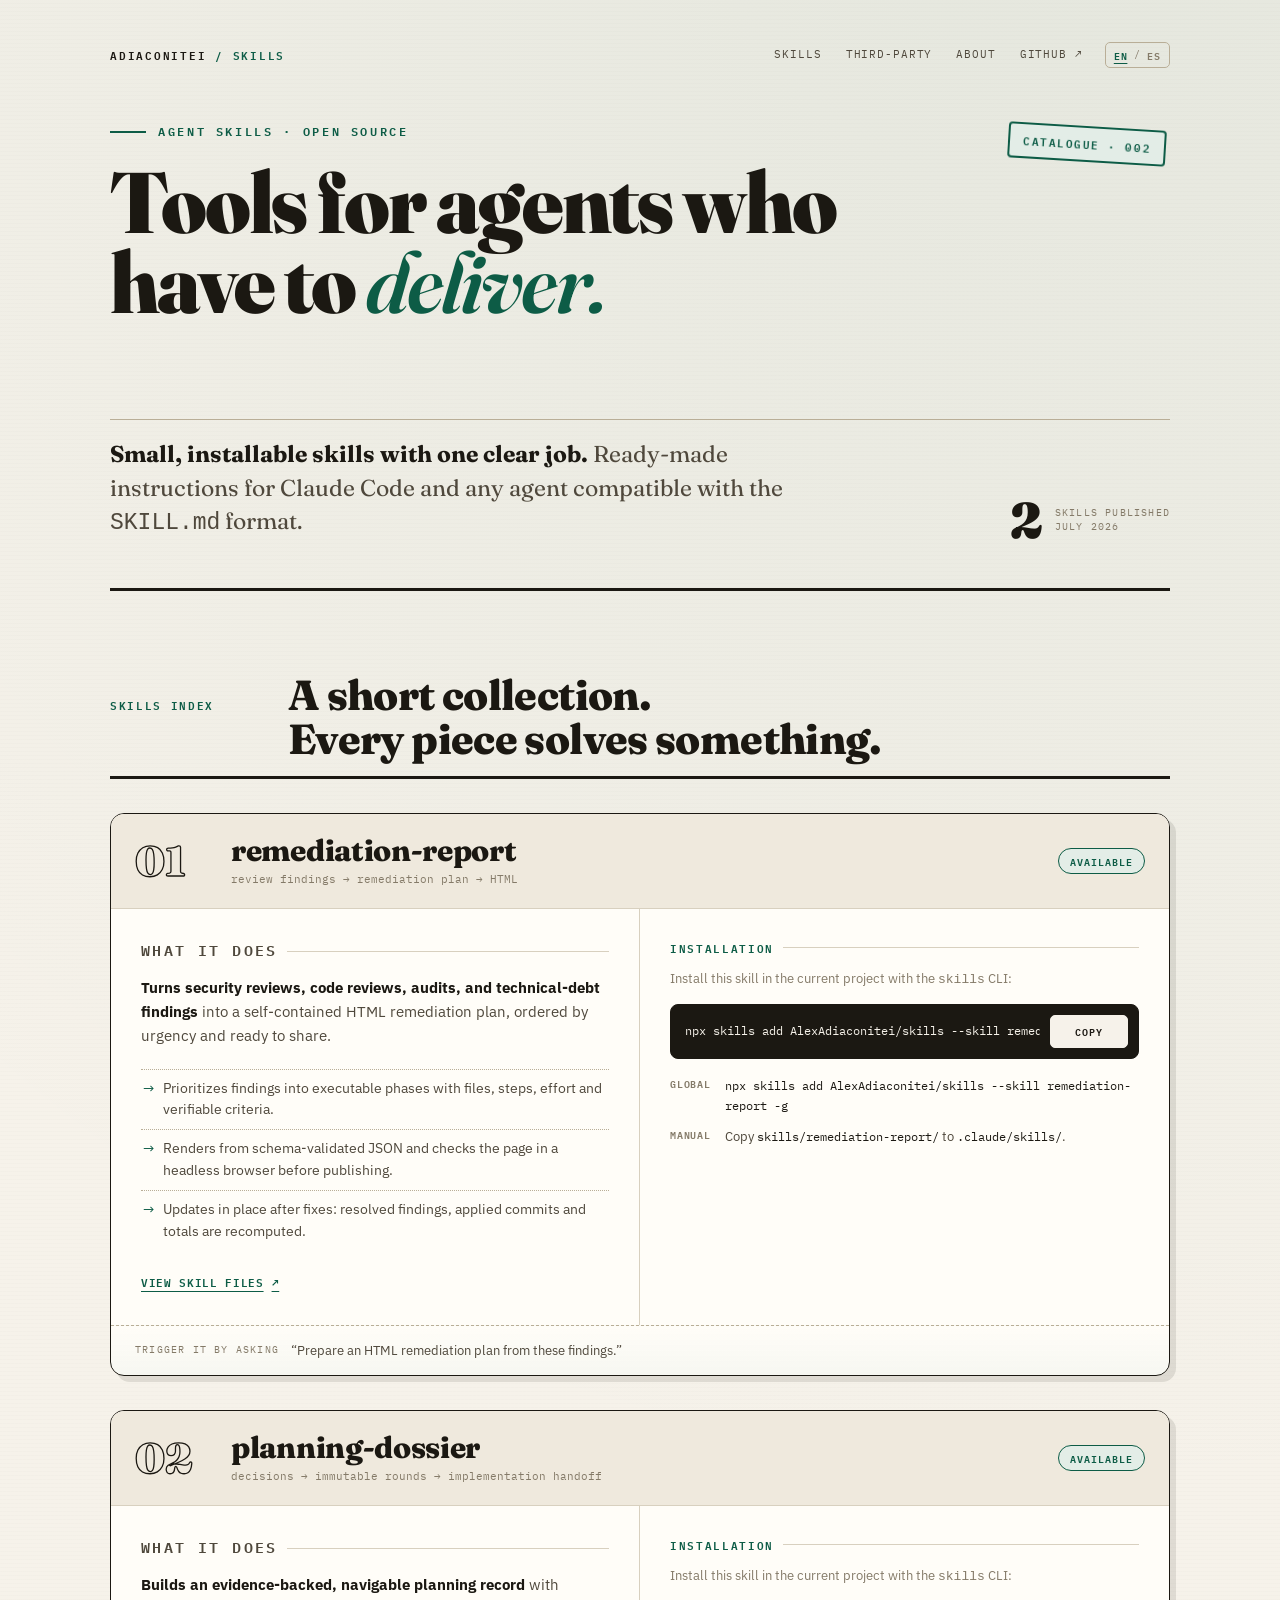
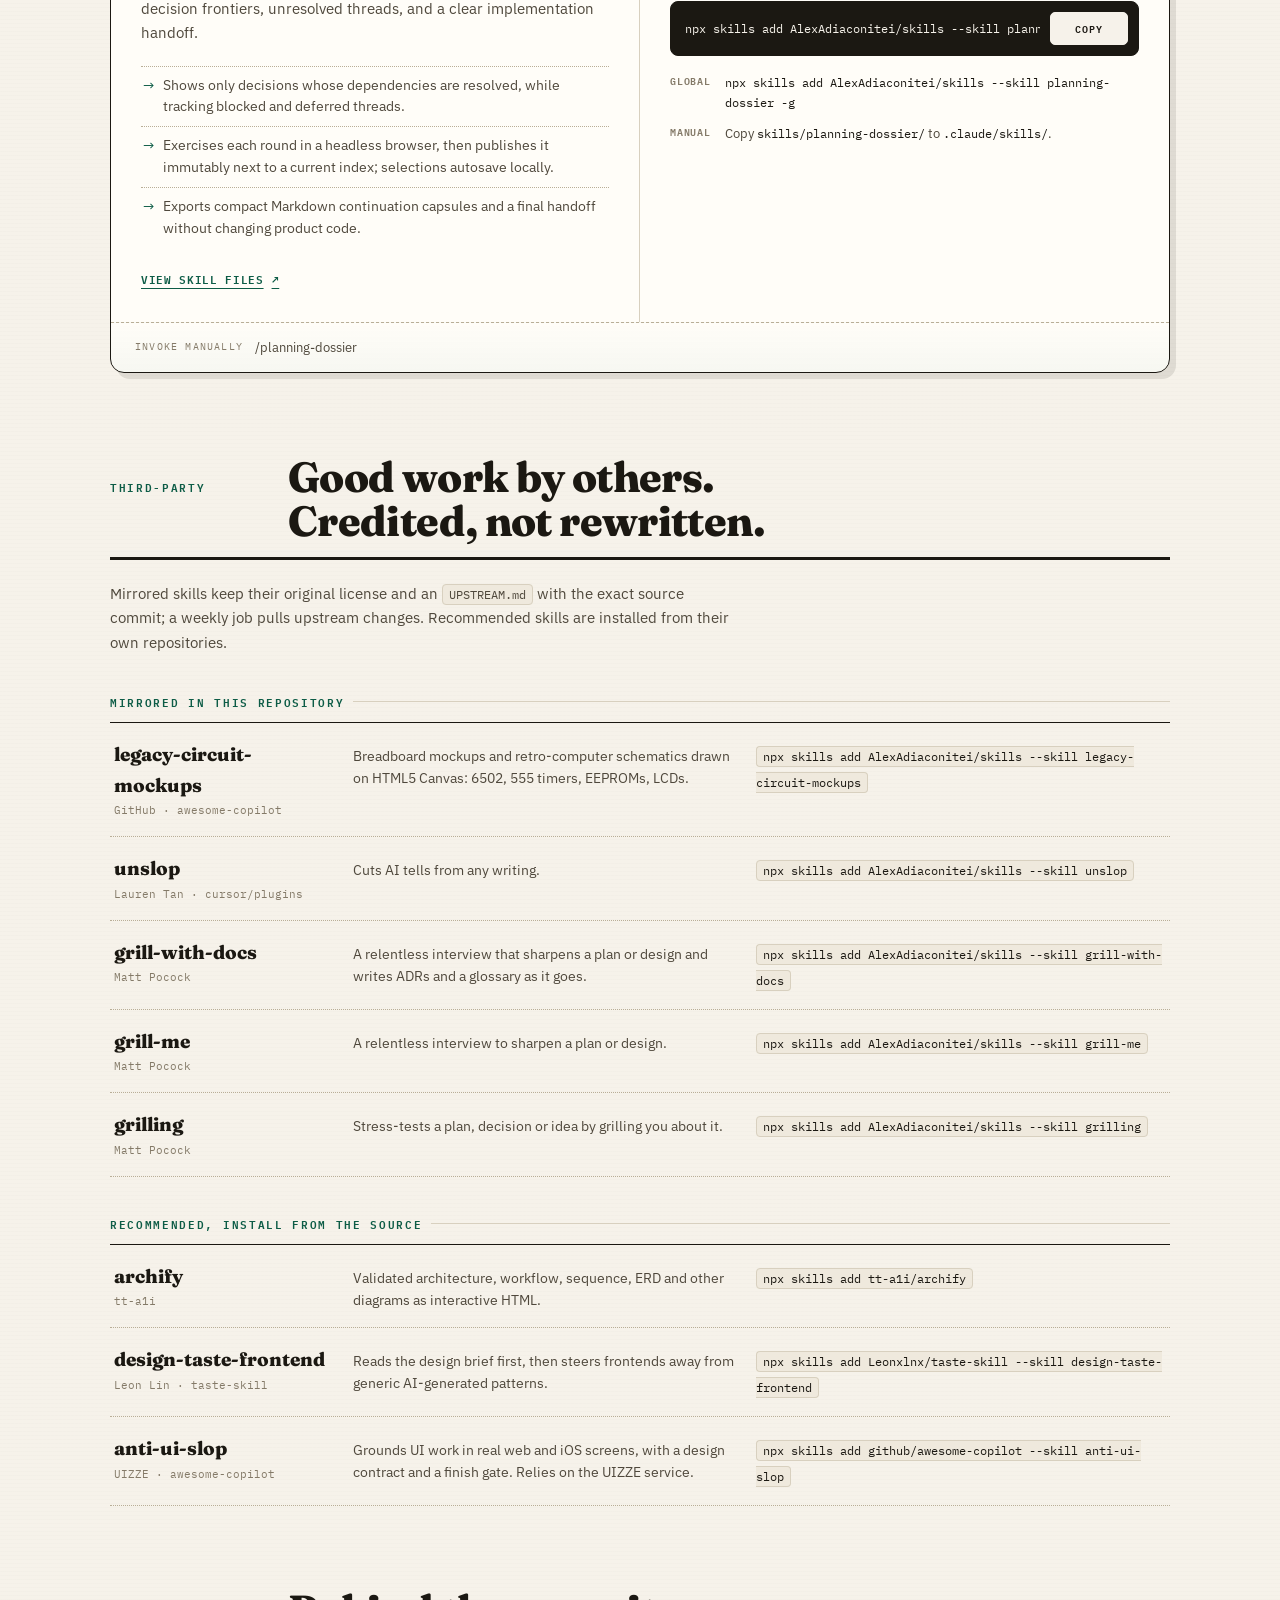
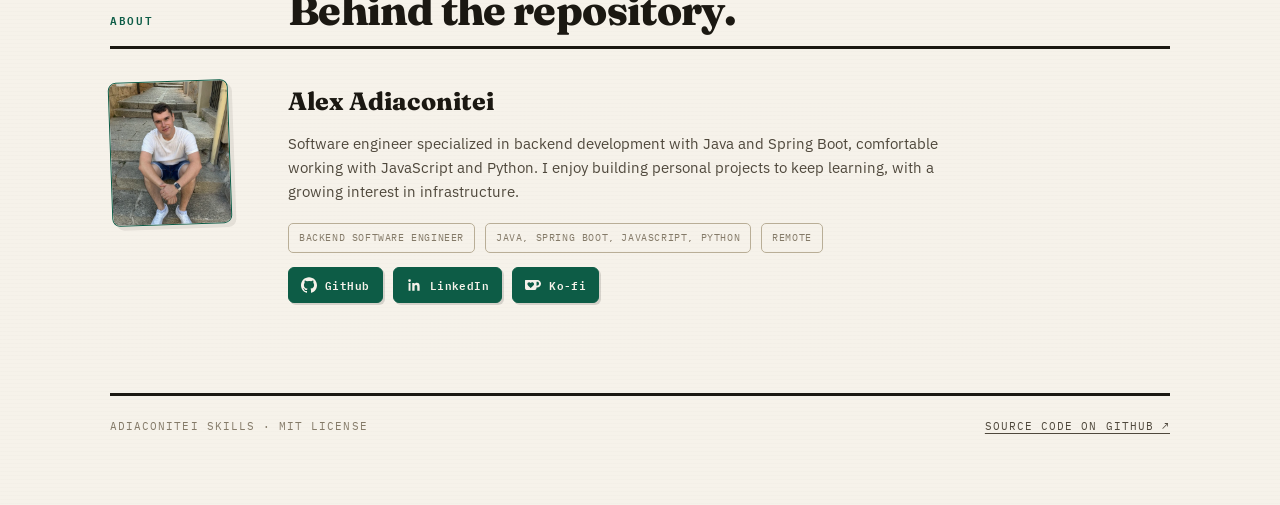
==== commit 5fdd4ad0: "feat(site): add third-party skills and refresh skill outcomes" ====
--- a/index.html
+++ b/index.html
@@ -318,6 +318,38 @@
 	}
 	.skill-link::after { content: '↗'; }
 	.install-note { margin-bottom: 14px; font-size: 13px; color: var(--ink-faint); }
+
+	/* Third-party skills */
+	.ext-intro { max-width: 70ch; margin-top: 22px; font-size: 15px; color: var(--ink-soft); }
+	.ext-group { margin-top: 38px; }
+	.ext-list { list-style: none; border-top: 1.5px solid var(--ink); }
+	.ext-list li {
+		display: grid;
+		grid-template-columns: minmax(170px, .8fr) minmax(0, 1.4fr) minmax(0, 1.5fr);
+		gap: 20px;
+		align-items: baseline;
+		padding: 16px 4px;
+		border-bottom: 1px dotted var(--line-strong);
+	}
+	.ext-name a {
+		font-family: var(--display);
+		font-size: 19px;
+		font-weight: 800;
+		color: var(--ink);
+		text-decoration: none;
+	}
+	.ext-name a:hover { color: var(--accent); }
+	.ext-name span { display: block; margin-top: 2px; font-family: var(--mono); font-size: 11px; color: var(--ink-faint); }
+	.ext-desc { font-size: 13.5px; color: var(--ink-soft); }
+	.ext-list code, .ext-intro code {
+		padding: 2px 6px;
+		font-family: var(--mono);
+		font-size: 11.5px;
+		background: var(--paper-2);
+		border: 1px solid var(--line);
+		border-radius: 4px;
+		overflow-wrap: anywhere;
+	}
 	.command {
 		display: grid;
 		grid-template-columns: minmax(0, 1fr) auto;
@@ -500,6 +532,7 @@
 	@media (prefers-reduced-motion: no-preference) {
 		.masthead, .section, .colophon { animation: rise .58s cubic-bezier(.2, .7, .2, 1) both; }
 		.section { animation-delay: .1s; }
+		#third-party { animation-delay: .14s; }
 		#about { animation-delay: .18s; }
 		.colophon { animation-delay: .24s; }
 		.copy-button { transition: color .16s ease, background-color .16s ease, border-color .16s ease, transform .16s ease; }
@@ -521,6 +554,7 @@
 		.skill-head { grid-template-columns: 60px 1fr; }
 		.skill-head .status { grid-column: 2; justify-self: start; }
 		.skill-copy { border-right: 0; border-bottom: 1px solid var(--line); }
+		.ext-list li { grid-template-columns: 1fr; gap: 6px; }
 		.about-photo { width: 92px; height: 110px; }
 		.about-marker { font-size: 36px; }
 	}
@@ -546,6 +580,7 @@
 			<div class="top-actions">
 				<nav class="topnav" aria-label="Main navigation" data-i18n-aria="navLabel">
 					<a href="#skills">Skills</a>
+					<a href="#third-party" data-i18n="navThird">Third-party</a>
 					<a href="#about">About</a>
 					<a href="https://github.com/AlexAdiaconitei/skills">GitHub ↗</a>
 				</nav>
@@ -594,9 +629,9 @@
 						<p class="eyebrow" data-i18n="purposeLabel">What it does</p>
 						<p data-i18n-html="purpose"><strong>Turns security reviews, code reviews, audits, and technical-debt findings</strong> into a self-contained HTML remediation plan, ordered by urgency and ready to share.</p>
 						<ul class="outcomes">
-							<li data-i18n="outcome1">Prioritizes findings and groups them into executable phases.</li>
-							<li data-i18n="outcome2">Includes files, steps, effort estimates, and verifiable criteria.</li>
-							<li data-i18n="outcome3">Delivers an editorial dossier as a single HTML file.</li>
+							<li data-i18n="outcome1">Prioritizes findings into executable phases with files, steps, effort and verifiable criteria.</li>
+							<li data-i18n="outcome2">Renders from schema-validated JSON and checks the page in a headless browser before publishing.</li>
+							<li data-i18n="outcome3">Updates in place after fixes: resolved findings, applied commits and totals are recomputed.</li>
 						</ul>
 						<a class="skill-link" href="https://github.com/AlexAdiaconitei/skills/tree/main/skills/remediation-report" data-i18n="viewSkill">View skill files</a>
 					</div>
@@ -640,7 +675,7 @@
 						<p data-i18n-html="planningPurpose"><strong>Builds an evidence-backed, navigable planning record</strong> with decision frontiers, unresolved threads, and a clear implementation handoff.</p>
 						<ul class="outcomes">
 							<li data-i18n="planningOutcome1">Shows only decisions whose dependencies are resolved, while tracking blocked and deferred threads.</li>
-							<li data-i18n="planningOutcome2">Publishes immutable rounds, maintains a current index, and autosaves selections locally.</li>
+							<li data-i18n="planningOutcome2">Exercises each round in a headless browser, then publishes it immutably next to a current index; selections autosave locally.</li>
 							<li data-i18n="planningOutcome3">Exports compact Markdown continuation capsules and a final handoff without changing product code.</li>
 						</ul>
 						<a class="skill-link" href="https://github.com/AlexAdiaconitei/skills/tree/main/skills/planning-dossier" data-i18n="viewSkill">View skill files</a>
@@ -668,6 +703,66 @@
 					<p data-i18n="planningTrigger">/planning-dossier</p>
 				</footer>
 			</article>
+		</section>
+
+		<section class="section" id="third-party" aria-labelledby="third-title">
+			<div class="section-head">
+				<p class="section-label" data-i18n="thirdLabel">Third-party</p>
+				<h2 id="third-title" data-i18n-html="thirdTitle">Good work by others.<br>Credited, not rewritten.</h2>
+			</div>
+			<p class="ext-intro" data-i18n-html="thirdIntro"></p>
+
+			<div class="ext-group">
+				<p class="eyebrow" data-i18n="mirroredLabel">Mirrored in this repository</p>
+				<ul class="ext-list">
+					<li>
+						<p class="ext-name"><a href="https://github.com/github/awesome-copilot/tree/main/skills/legacy-circuit-mockups">legacy-circuit-mockups</a><span>GitHub · awesome-copilot</span></p>
+						<p class="ext-desc" data-i18n="extCircuit"></p>
+						<p><code>npx skills add AlexAdiaconitei/skills --skill legacy-circuit-mockups</code></p>
+					</li>
+					<li>
+						<p class="ext-name"><a href="https://github.com/cursor/plugins/tree/main/pstack/skills/unslop">unslop</a><span>Lauren Tan · cursor/plugins</span></p>
+						<p class="ext-desc" data-i18n="extUnslop"></p>
+						<p><code>npx skills add AlexAdiaconitei/skills --skill unslop</code></p>
+					</li>
+					<li>
+						<p class="ext-name"><a href="https://github.com/mattpocock/skills/tree/main/skills/engineering/grill-with-docs">grill-with-docs</a><span>Matt Pocock</span></p>
+						<p class="ext-desc" data-i18n="extGrillDocs"></p>
+						<p><code>npx skills add AlexAdiaconitei/skills --skill grill-with-docs</code></p>
+					</li>
+					<li>
+						<p class="ext-name"><a href="https://github.com/mattpocock/skills/tree/main/skills/productivity/grill-me">grill-me</a><span>Matt Pocock</span></p>
+						<p class="ext-desc" data-i18n="extGrillMe"></p>
+						<p><code>npx skills add AlexAdiaconitei/skills --skill grill-me</code></p>
+					</li>
+					<li>
+						<p class="ext-name"><a href="https://github.com/mattpocock/skills/tree/main/skills/productivity/grilling">grilling</a><span>Matt Pocock</span></p>
+						<p class="ext-desc" data-i18n="extGrilling"></p>
+						<p><code>npx skills add AlexAdiaconitei/skills --skill grilling</code></p>
+					</li>
+				</ul>
+			</div>
+
+			<div class="ext-group">
+				<p class="eyebrow" data-i18n="recommendedLabel">Recommended, install from the source</p>
+				<ul class="ext-list">
+					<li>
+						<p class="ext-name"><a href="https://github.com/tt-a1i/archify">archify</a><span>tt-a1i</span></p>
+						<p class="ext-desc" data-i18n="extArchify"></p>
+						<p><code>npx skills add tt-a1i/archify</code></p>
+					</li>
+					<li>
+						<p class="ext-name"><a href="https://www.tasteskill.dev/docs">design-taste-frontend</a><span>Leon Lin · taste-skill</span></p>
+						<p class="ext-desc" data-i18n="extTaste"></p>
+						<p><code>npx skills add Leonxlnx/taste-skill --skill design-taste-frontend</code></p>
+					</li>
+					<li>
+						<p class="ext-name"><a href="https://github.com/github/awesome-copilot/tree/main/skills/anti-ui-slop">anti-ui-slop</a><span>UIZZE · awesome-copilot</span></p>
+						<p class="ext-desc" data-i18n="extAntiSlop"></p>
+						<p><code>npx skills add github/awesome-copilot --skill anti-ui-slop</code></p>
+					</li>
+				</ul>
+			</div>
 		</section>
 
 		<section class="section" id="about" aria-labelledby="about-title">
@@ -721,9 +816,9 @@
 			available: 'Available',
 			purposeLabel: 'What it does',
 			purpose: '<strong>Turns security reviews, code reviews, audits, and technical-debt findings</strong> into a self-contained HTML remediation plan, ordered by urgency and ready to share.',
-			outcome1: 'Prioritizes findings and groups them into executable phases.',
-			outcome2: 'Includes files, steps, effort estimates, and verifiable criteria.',
-			outcome3: 'Delivers an editorial dossier as a single HTML file.',
+			outcome1: 'Prioritizes findings into executable phases with files, steps, effort and verifiable criteria.',
+			outcome2: 'Renders from schema-validated JSON and checks the page in a headless browser before publishing.',
+			outcome3: 'Updates in place after fixes: resolved findings, applied commits and totals are recomputed.',
 			viewSkill: 'View skill files',
 			installation: 'Installation',
 			installNote: 'Install this skill in the current project with the <code>skills</code> CLI:',
@@ -738,11 +833,25 @@
 			planningFlow: 'decisions → immutable rounds → implementation handoff',
 			planningPurpose: '<strong>Builds an evidence-backed, navigable planning record</strong> with decision frontiers, unresolved threads, and a clear implementation handoff.',
 			planningOutcome1: 'Shows only decisions whose dependencies are resolved, while tracking blocked and deferred threads.',
-			planningOutcome2: 'Publishes immutable rounds, maintains a current index, and autosaves selections locally.',
+			planningOutcome2: 'Exercises each round in a headless browser, then publishes it immutably next to a current index; selections autosave locally.',
 			planningOutcome3: 'Exports compact Markdown continuation capsules and a final handoff without changing product code.',
 			planningManualInstall: 'Copy <code>skills/planning-dossier/</code> to <code>.claude/skills/</code>.',
 			planningTriggerLabel: 'Invoke manually',
 			planningTrigger: '/planning-dossier',
+			navThird: 'Third-party',
+			thirdLabel: 'Third-party',
+			thirdTitle: 'Good work by others.<br>Credited, not rewritten.',
+			thirdIntro: 'Mirrored skills keep their original license and an <code>UPSTREAM.md</code> with the exact source commit; a weekly job pulls upstream changes. Recommended skills are installed from their own repositories.',
+			mirroredLabel: 'Mirrored in this repository',
+			recommendedLabel: 'Recommended, install from the source',
+			extCircuit: 'Breadboard mockups and retro-computer schematics drawn on HTML5 Canvas: 6502, 555 timers, EEPROMs, LCDs.',
+			extUnslop: 'Cuts AI tells from any writing.',
+			extGrillDocs: 'A relentless interview that sharpens a plan or design and writes ADRs and a glossary as it goes.',
+			extGrillMe: 'A relentless interview to sharpen a plan or design.',
+			extGrilling: 'Stress-tests a plan, decision or idea by grilling you about it.',
+			extArchify: 'Validated architecture, workflow, sequence, ERD and other diagrams as interactive HTML.',
+			extTaste: 'Reads the design brief first, then steers frontends away from generic AI-generated patterns.',
+			extAntiSlop: 'Grounds UI work in real web and iOS screens, with a design contract and a finish gate. Relies on the UIZZE service.',
 			aboutTitle: 'Behind the repository.',
 			profileAria: 'Professional details to complete',
 			linksAria: 'Professional links',
@@ -767,9 +876,9 @@
 			available: 'Disponible',
 			purposeLabel: 'Para qué sirve',
 			purpose: 'Convierte los hallazgos de una revisión de <strong>seguridad, código, auditoría o deuda técnica</strong> en un plan de corrección HTML autocontenido, ordenado por urgencia y listo para compartir.',
-			outcome1: 'Prioriza findings y los agrupa en fases ejecutables.',
-			outcome2: 'Incluye archivos, pasos, esfuerzo y criterios verificables.',
-			outcome3: 'Entrega un dossier editorial en un único archivo HTML.',
+			outcome1: 'Prioriza los hallazgos en fases ejecutables con archivos, pasos, esfuerzo y criterios verificables.',
+			outcome2: 'Se genera desde JSON validado por schema y comprueba la página en un navegador headless antes de publicarla.',
+			outcome3: 'Se actualiza tras las correcciones: hallazgos resueltos, commits aplicados y totales se recalculan.',
 			viewSkill: 'Ver archivos de la skill',
 			installation: 'Instalación',
 			installNote: 'Instala esta skill en el proyecto actual con la CLI de <code>skills</code>:',
@@ -784,11 +893,25 @@
 			planningFlow: 'decisiones → rondas inmutables → handoff de implementación',
 			planningPurpose: '<strong>Crea un registro de planificación navegable y respaldado por evidencia</strong> con fronteras de decisión, hilos pendientes y un handoff de implementación claro.',
 			planningOutcome1: 'Muestra solo decisiones con dependencias resueltas y registra los hilos bloqueados o aplazados.',
-			planningOutcome2: 'Publica rondas inmutables, mantiene un índice actual y guarda las selecciones localmente.',
+			planningOutcome2: 'Prueba cada ronda en un navegador headless y la publica inmutable junto a un índice actual; las selecciones se guardan localmente.',
 			planningOutcome3: 'Exporta cápsulas Markdown compactas para continuar y un handoff final sin modificar el código del producto.',
 			planningManualInstall: 'Copia <code>skills/planning-dossier/</code> a <code>.claude/skills/</code>.',
 			planningTriggerLabel: 'Invócala manualmente',
 			planningTrigger: '/planning-dossier',
+			navThird: 'Terceros',
+			thirdLabel: 'De terceros',
+			thirdTitle: 'Buen trabajo ajeno.<br>Con crédito, sin reescribir.',
+			thirdIntro: 'Las skills copiadas conservan su licencia original y un <code>UPSTREAM.md</code> con el commit exacto de origen; un job semanal trae los cambios del upstream. Las recomendadas se instalan desde su propio repositorio.',
+			mirroredLabel: 'Copiadas en este repositorio',
+			recommendedLabel: 'Recomendadas, instalar desde el origen',
+			extCircuit: 'Mockups de protoboard y esquemas de ordenadores retro dibujados en HTML5 Canvas: 6502, temporizadores 555, EEPROM, LCD.',
+			extUnslop: 'Elimina los rastros de IA de cualquier texto.',
+			extGrillDocs: 'Una entrevista implacable que afina un plan o diseño y va escribiendo ADRs y un glosario.',
+			extGrillMe: 'Una entrevista implacable para afinar un plan o diseño.',
+			extGrilling: 'Pone a prueba un plan, decisión o idea sometiéndote a un interrogatorio.',
+			extArchify: 'Diagramas validados de arquitectura, flujos, secuencias, ERD y más, como HTML interactivo.',
+			extTaste: 'Lee primero el brief de diseño y aleja los frontends de los patrones genéricos generados por IA.',
+			extAntiSlop: 'Basa el trabajo de UI en pantallas reales web e iOS, con un contrato de diseño y una puerta final. Depende del servicio UIZZE.',
 			aboutTitle: 'Detrás del repositorio.',
 			profileAria: 'Datos profesionales por completar',
 			linksAria: 'Enlaces profesionales',
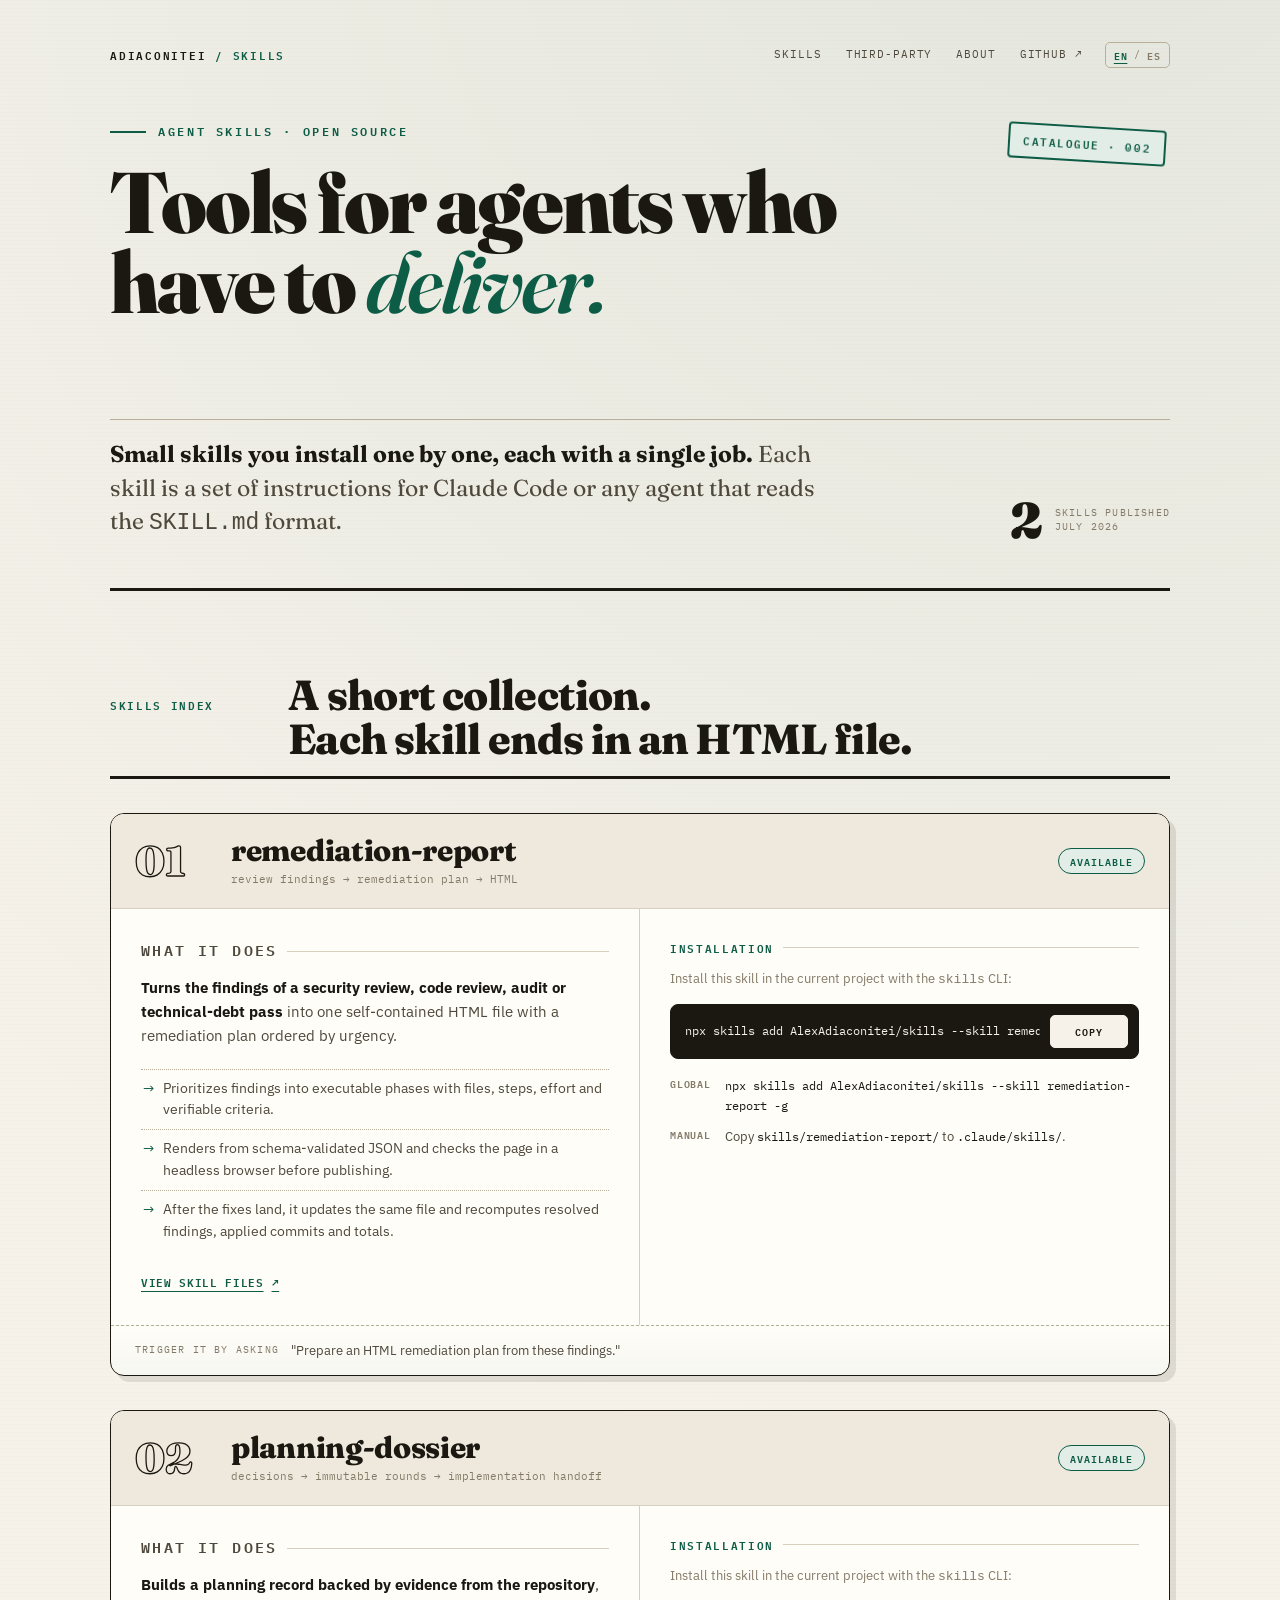
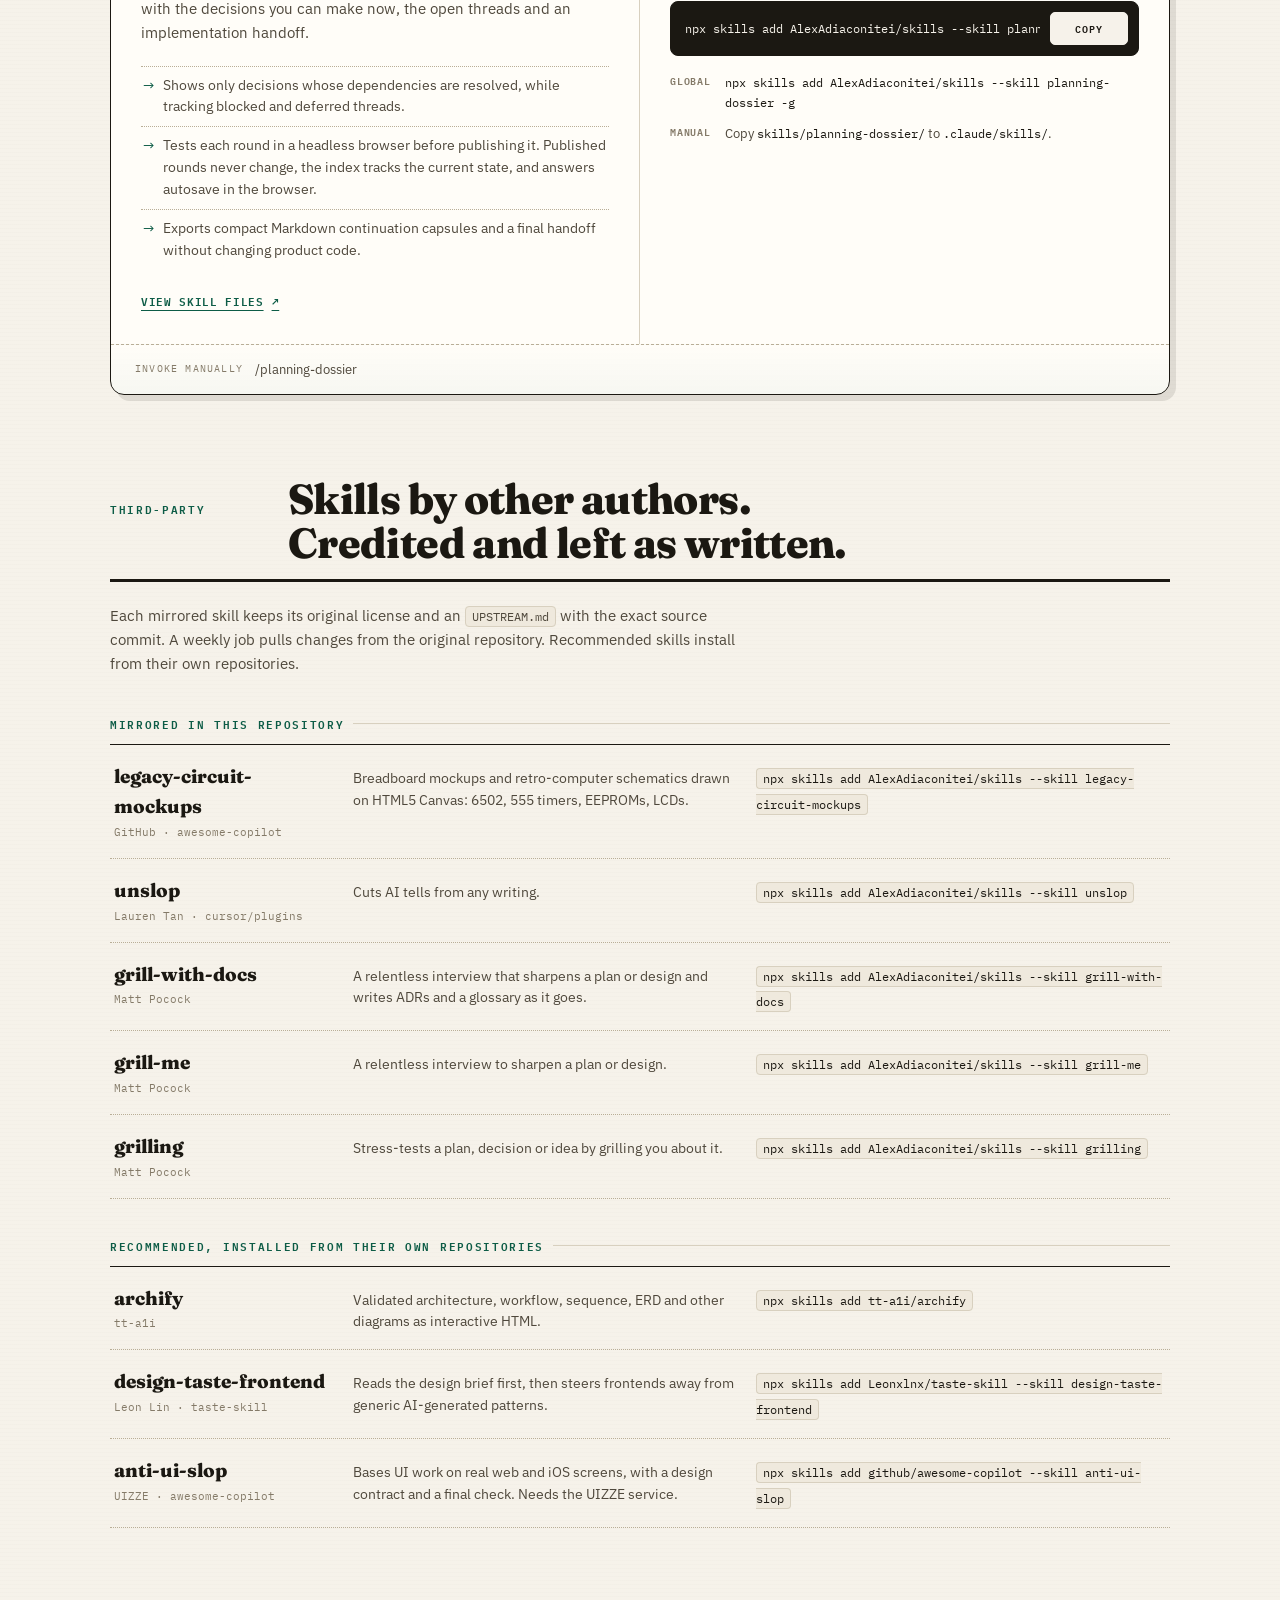
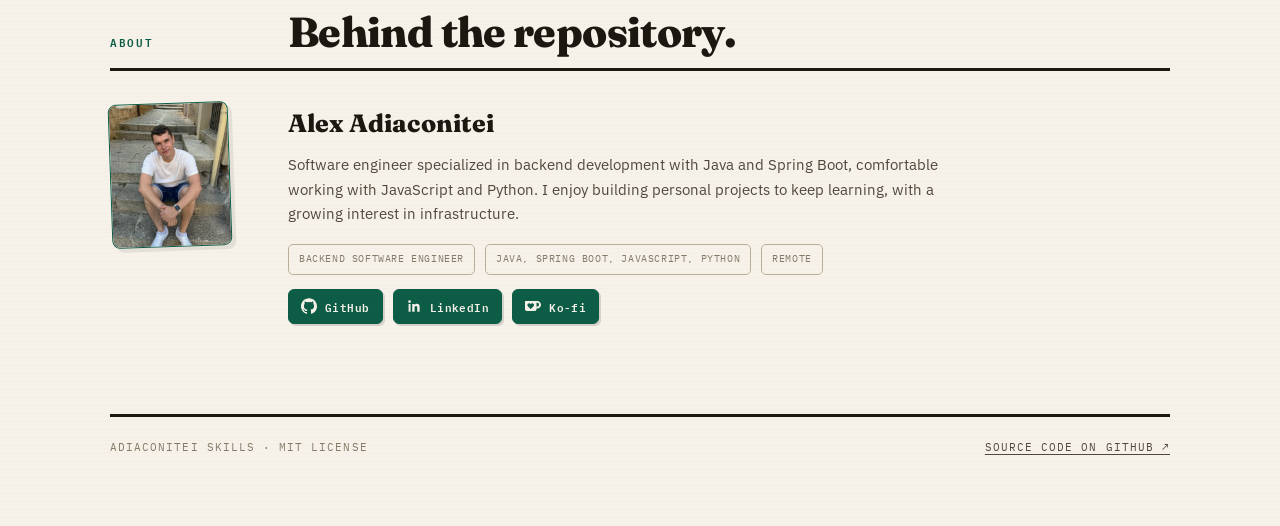
==== commit 0fcf334f: "docs(site): unslop landing copy and fix Spanish profile facts" ====
--- a/index.html
+++ b/index.html
@@ -5,7 +5,7 @@
 <meta name="viewport" content="width=device-width, initial-scale=1.0">
 <meta name="description" content="Alex Adiaconitei's skills for Claude Code and other agents compatible with the SKILL.md format.">
 <meta name="theme-color" content="#f6f2ea">
-<title>Adiaconitei Skills — tools for agents</title>
+<title>Adiaconitei Skills · tools for agents</title>
 <link rel="preconnect" href="https://fonts.googleapis.com">
 <link rel="preconnect" href="https://fonts.gstatic.com" crossorigin>
 <link href="https://fonts.googleapis.com/css2?family=Fraunces:opsz,wght@9..144,400;9..144,600;9..144,800;9..144,900&family=IBM+Plex+Sans:ital,wght@0,400;0,500;0,600;1,400&family=IBM+Plex+Mono:wght@400;500;600&display=swap" rel="stylesheet">
@@ -599,7 +599,7 @@
 			<script>kofiwidget2.init('Buy me a coffee', '#72a4f2', 'K3Q5236GOO');kofiwidget2.draw();</script>
 		</div>
 		<div class="hero-bottom">
-			<p class="hero-lede" data-i18n-html="heroLede"><strong>Small, installable skills with one clear job.</strong> Ready-made instructions for Claude Code and any agent compatible with the <code>SKILL.md</code> format.</p>
+			<p class="hero-lede" data-i18n-html="heroLede"><strong>Small skills you install one by one, each with a single job.</strong> Each skill is a set of instructions for Claude Code or any agent that reads the <code>SKILL.md</code> format.</p>
 			<div class="edition" aria-label="Two skills available" data-i18n-aria="editionAria">
 				<span class="edition-number">2</span>
 				<span class="edition-label" data-i18n-html="editionLabel">skills published<br>July 2026</span>
@@ -611,7 +611,7 @@
 		<section class="section" id="skills" aria-labelledby="skills-title">
 			<div class="section-head">
 				<p class="section-label" data-i18n="skillsLabel">Skills index</p>
-				<h2 id="skills-title" data-i18n-html="skillsTitle">A short collection.<br>Every piece solves something.</h2>
+				<h2 id="skills-title" data-i18n-html="skillsTitle">A short collection.<br>Each skill ends in an HTML file.</h2>
 			</div>
 
 			<article class="skill-card">
@@ -627,11 +627,11 @@
 				<div class="skill-body">
 					<div class="skill-copy">
 						<p class="eyebrow" data-i18n="purposeLabel">What it does</p>
-						<p data-i18n-html="purpose"><strong>Turns security reviews, code reviews, audits, and technical-debt findings</strong> into a self-contained HTML remediation plan, ordered by urgency and ready to share.</p>
+						<p data-i18n-html="purpose"><strong>Turns the findings of a security review, code review, audit or technical-debt pass</strong> into one self-contained HTML file with a remediation plan ordered by urgency.</p>
 						<ul class="outcomes">
 							<li data-i18n="outcome1">Prioritizes findings into executable phases with files, steps, effort and verifiable criteria.</li>
 							<li data-i18n="outcome2">Renders from schema-validated JSON and checks the page in a headless browser before publishing.</li>
-							<li data-i18n="outcome3">Updates in place after fixes: resolved findings, applied commits and totals are recomputed.</li>
+							<li data-i18n="outcome3">After the fixes land, it updates the same file and recomputes resolved findings, applied commits and totals.</li>
 						</ul>
 						<a class="skill-link" href="https://github.com/AlexAdiaconitei/skills/tree/main/skills/remediation-report" data-i18n="viewSkill">View skill files</a>
 					</div>
@@ -655,7 +655,7 @@
 
 				<footer class="skill-foot">
 					<span data-i18n="triggerLabel">Trigger it by asking</span>
-					<p data-i18n="trigger">“Prepare an HTML remediation plan from these findings.”</p>
+					<p data-i18n="trigger">"Prepare an HTML remediation plan from these findings."</p>
 				</footer>
 			</article>
 
@@ -672,10 +672,10 @@
 				<div class="skill-body">
 					<div class="skill-copy">
 						<p class="eyebrow" data-i18n="purposeLabel">What it does</p>
-						<p data-i18n-html="planningPurpose"><strong>Builds an evidence-backed, navigable planning record</strong> with decision frontiers, unresolved threads, and a clear implementation handoff.</p>
+						<p data-i18n-html="planningPurpose"><strong>Builds a planning record backed by evidence from the repository</strong>, with the decisions you can make now, the open threads and an implementation handoff.</p>
 						<ul class="outcomes">
 							<li data-i18n="planningOutcome1">Shows only decisions whose dependencies are resolved, while tracking blocked and deferred threads.</li>
-							<li data-i18n="planningOutcome2">Exercises each round in a headless browser, then publishes it immutably next to a current index; selections autosave locally.</li>
+							<li data-i18n="planningOutcome2">Tests each round in a headless browser before publishing it. Published rounds never change, the index tracks the current state, and answers autosave in the browser.</li>
 							<li data-i18n="planningOutcome3">Exports compact Markdown continuation capsules and a final handoff without changing product code.</li>
 						</ul>
 						<a class="skill-link" href="https://github.com/AlexAdiaconitei/skills/tree/main/skills/planning-dossier" data-i18n="viewSkill">View skill files</a>
@@ -708,7 +708,7 @@
 		<section class="section" id="third-party" aria-labelledby="third-title">
 			<div class="section-head">
 				<p class="section-label" data-i18n="thirdLabel">Third-party</p>
-				<h2 id="third-title" data-i18n-html="thirdTitle">Good work by others.<br>Credited, not rewritten.</h2>
+				<h2 id="third-title" data-i18n-html="thirdTitle">Skills by other authors.<br>Credited and left as written.</h2>
 			</div>
 			<p class="ext-intro" data-i18n-html="thirdIntro"></p>
 
@@ -744,7 +744,7 @@
 			</div>
 
 			<div class="ext-group">
-				<p class="eyebrow" data-i18n="recommendedLabel">Recommended, install from the source</p>
+				<p class="eyebrow" data-i18n="recommendedLabel">Recommended, installed from their own repositories</p>
 				<ul class="ext-list">
 					<li>
 						<p class="ext-name"><a href="https://github.com/tt-a1i/archify">archify</a><span>tt-a1i</span></p>
@@ -798,7 +798,7 @@
 <script>
 	const translations = {
 		en: {
-			pageTitle: 'Adiaconitei Skills — tools for agents',
+			pageTitle: 'Adiaconitei Skills · tools for agents',
 			description: "Alex Adiaconitei's skills for Claude Code and other agents compatible with the SKILL.md format.",
 			skip: 'Skip to content',
 			navLabel: 'Main navigation',
@@ -806,19 +806,19 @@
 			stamp: 'Catalogue · 002',
 			kicker: 'Agent skills · open source',
 			heroTitle: 'Tools for agents who have to <em>deliver.</em>',
-			heroLede: '<strong>Small, installable skills with one clear job.</strong> Ready-made instructions for Claude Code and any agent compatible with the <code>SKILL.md</code> format.',
+			heroLede: '<strong>Small skills you install one by one, each with a single job.</strong> Each skill is a set of instructions for Claude Code or any agent that reads the <code>SKILL.md</code> format.',
 			kofiText: 'Buy me a coffee',
 			kofiAria: 'Support on Ko-fi',
 			editionAria: 'Two skills available',
 			editionLabel: 'skills published<br>July 2026',
 			skillsLabel: 'Skills index',
-			skillsTitle: 'A short collection.<br>Every piece solves something.',
+			skillsTitle: 'A short collection.<br>Each skill ends in an HTML file.',
 			available: 'Available',
 			purposeLabel: 'What it does',
-			purpose: '<strong>Turns security reviews, code reviews, audits, and technical-debt findings</strong> into a self-contained HTML remediation plan, ordered by urgency and ready to share.',
+			purpose: '<strong>Turns the findings of a security review, code review, audit or technical-debt pass</strong> into one self-contained HTML file with a remediation plan ordered by urgency.',
 			outcome1: 'Prioritizes findings into executable phases with files, steps, effort and verifiable criteria.',
 			outcome2: 'Renders from schema-validated JSON and checks the page in a headless browser before publishing.',
-			outcome3: 'Updates in place after fixes: resolved findings, applied commits and totals are recomputed.',
+			outcome3: 'After the fixes land, it updates the same file and recomputes resolved findings, applied commits and totals.',
 			viewSkill: 'View skill files',
 			installation: 'Installation',
 			installNote: 'Install this skill in the current project with the <code>skills</code> CLI:',
@@ -829,21 +829,21 @@
 			copyFailure: 'Could not copy the command. Select it manually.',
 			manualInstall: 'Copy <code>skills/remediation-report/</code> to <code>.claude/skills/</code>.',
 			triggerLabel: 'Trigger it by asking',
-			trigger: '“Prepare an HTML remediation plan from these findings.”',
+			trigger: '"Prepare an HTML remediation plan from these findings."',
 			planningFlow: 'decisions → immutable rounds → implementation handoff',
-			planningPurpose: '<strong>Builds an evidence-backed, navigable planning record</strong> with decision frontiers, unresolved threads, and a clear implementation handoff.',
+			planningPurpose: '<strong>Builds a planning record backed by evidence from the repository</strong>, with the decisions you can make now, the open threads and an implementation handoff.',
 			planningOutcome1: 'Shows only decisions whose dependencies are resolved, while tracking blocked and deferred threads.',
-			planningOutcome2: 'Exercises each round in a headless browser, then publishes it immutably next to a current index; selections autosave locally.',
+			planningOutcome2: 'Tests each round in a headless browser before publishing it. Published rounds never change, the index tracks the current state, and answers autosave in the browser.',
 			planningOutcome3: 'Exports compact Markdown continuation capsules and a final handoff without changing product code.',
 			planningManualInstall: 'Copy <code>skills/planning-dossier/</code> to <code>.claude/skills/</code>.',
 			planningTriggerLabel: 'Invoke manually',
 			planningTrigger: '/planning-dossier',
 			navThird: 'Third-party',
 			thirdLabel: 'Third-party',
-			thirdTitle: 'Good work by others.<br>Credited, not rewritten.',
-			thirdIntro: 'Mirrored skills keep their original license and an <code>UPSTREAM.md</code> with the exact source commit; a weekly job pulls upstream changes. Recommended skills are installed from their own repositories.',
+			thirdTitle: 'Skills by other authors.<br>Credited and left as written.',
+			thirdIntro: 'Each mirrored skill keeps its original license and an <code>UPSTREAM.md</code> with the exact source commit. A weekly job pulls changes from the original repository. Recommended skills install from their own repositories.',
 			mirroredLabel: 'Mirrored in this repository',
-			recommendedLabel: 'Recommended, install from the source',
+			recommendedLabel: 'Recommended, installed from their own repositories',
 			extCircuit: 'Breadboard mockups and retro-computer schematics drawn on HTML5 Canvas: 6502, 555 timers, EEPROMs, LCDs.',
 			extUnslop: 'Cuts AI tells from any writing.',
 			extGrillDocs: 'A relentless interview that sharpens a plan or design and writes ADRs and a glossary as it goes.',
@@ -851,14 +851,14 @@
 			extGrilling: 'Stress-tests a plan, decision or idea by grilling you about it.',
 			extArchify: 'Validated architecture, workflow, sequence, ERD and other diagrams as interactive HTML.',
 			extTaste: 'Reads the design brief first, then steers frontends away from generic AI-generated patterns.',
-			extAntiSlop: 'Grounds UI work in real web and iOS screens, with a design contract and a finish gate. Relies on the UIZZE service.',
+			extAntiSlop: 'Bases UI work on real web and iOS screens, with a design contract and a final check. Needs the UIZZE service.',
 			aboutTitle: 'Behind the repository.',
 			profileAria: 'Professional details to complete',
 			linksAria: 'Professional links',
 			source: 'Source code on GitHub ↗'
 		},
 		es: {
-			pageTitle: 'Adiaconitei Skills — herramientas para agentes',
+			pageTitle: 'Adiaconitei Skills · herramientas para agentes',
 			description: 'Skills de Alex Adiaconitei para Claude Code y otros agentes compatibles con el formato SKILL.md.',
 			skip: 'Saltar al contenido',
 			navLabel: 'Navegación principal',
@@ -866,19 +866,19 @@
 			stamp: 'Catálogo · 002',
 			kicker: 'Agent skills · código abierto',
 			heroTitle: 'Herramientas para agentes que tienen que <em>entregar.</em>',
-			heroLede: '<strong>Skills pequeñas, instalables y con una tarea concreta.</strong> Instrucciones listas para Claude Code y cualquier agente compatible con el formato <code>SKILL.md</code>.',
+			heroLede: '<strong>Skills pequeñas que se instalan una a una, cada una con una sola tarea.</strong> Cada skill es un conjunto de instrucciones para Claude Code o cualquier agente que lea el formato <code>SKILL.md</code>.',
 			kofiText: 'Invítame a un café',
 			kofiAria: 'Apóyame en Ko-fi',
 			editionAria: 'Dos skills disponibles',
 			editionLabel: 'skills publicadas<br>julio de 2026',
 			skillsLabel: 'Índice de skills',
-			skillsTitle: 'Una colección breve.<br>Cada pieza resuelve algo.',
+			skillsTitle: 'Una colección breve.<br>Cada skill termina en un archivo HTML.',
 			available: 'Disponible',
 			purposeLabel: 'Para qué sirve',
-			purpose: 'Convierte los hallazgos de una revisión de <strong>seguridad, código, auditoría o deuda técnica</strong> en un plan de corrección HTML autocontenido, ordenado por urgencia y listo para compartir.',
+			purpose: 'Convierte los hallazgos de una revisión de <strong>seguridad, código, auditoría o deuda técnica</strong> en un único archivo HTML con un plan de corrección ordenado por urgencia.',
 			outcome1: 'Prioriza los hallazgos en fases ejecutables con archivos, pasos, esfuerzo y criterios verificables.',
 			outcome2: 'Se genera desde JSON validado por schema y comprueba la página en un navegador headless antes de publicarla.',
-			outcome3: 'Se actualiza tras las correcciones: hallazgos resueltos, commits aplicados y totales se recalculan.',
+			outcome3: 'Cuando se aplican las correcciones, actualiza el mismo archivo y recalcula los hallazgos resueltos, los commits aplicados y los totales.',
 			viewSkill: 'Ver archivos de la skill',
 			installation: 'Instalación',
 			installNote: 'Instala esta skill en el proyecto actual con la CLI de <code>skills</code>:',
@@ -889,21 +889,21 @@
 			copyFailure: 'No se pudo copiar. Selecciona el comando manualmente.',
 			manualInstall: 'Copia <code>skills/remediation-report/</code> a <code>.claude/skills/</code>.',
 			triggerLabel: 'Actívala pidiendo',
-			trigger: '“Prepara un plan de corrección HTML con estos findings.”',
+			trigger: '"Prepara un plan de corrección HTML con estos hallazgos."',
 			planningFlow: 'decisiones → rondas inmutables → handoff de implementación',
-			planningPurpose: '<strong>Crea un registro de planificación navegable y respaldado por evidencia</strong> con fronteras de decisión, hilos pendientes y un handoff de implementación claro.',
+			planningPurpose: '<strong>Crea un registro de planificación basado en evidencia del repositorio</strong>, con las decisiones que ya se pueden tomar, los hilos abiertos y un handoff de implementación.',
 			planningOutcome1: 'Muestra solo decisiones con dependencias resueltas y registra los hilos bloqueados o aplazados.',
-			planningOutcome2: 'Prueba cada ronda en un navegador headless y la publica inmutable junto a un índice actual; las selecciones se guardan localmente.',
+			planningOutcome2: 'Prueba cada ronda en un navegador headless antes de publicarla. Las rondas publicadas no cambian, el índice refleja el estado actual y las respuestas se guardan en el navegador.',
 			planningOutcome3: 'Exporta cápsulas Markdown compactas para continuar y un handoff final sin modificar el código del producto.',
 			planningManualInstall: 'Copia <code>skills/planning-dossier/</code> a <code>.claude/skills/</code>.',
 			planningTriggerLabel: 'Invócala manualmente',
 			planningTrigger: '/planning-dossier',
 			navThird: 'Terceros',
 			thirdLabel: 'De terceros',
-			thirdTitle: 'Buen trabajo ajeno.<br>Con crédito, sin reescribir.',
-			thirdIntro: 'Las skills copiadas conservan su licencia original y un <code>UPSTREAM.md</code> con el commit exacto de origen; un job semanal trae los cambios del upstream. Las recomendadas se instalan desde su propio repositorio.',
+			thirdTitle: 'Skills de otros autores.<br>Con crédito y sin cambios.',
+			thirdIntro: 'Cada skill copiada conserva su licencia original y un <code>UPSTREAM.md</code> con el commit exacto de origen. Un job semanal trae los cambios del repositorio original. Las recomendadas se instalan desde su propio repositorio.',
 			mirroredLabel: 'Copiadas en este repositorio',
-			recommendedLabel: 'Recomendadas, instalar desde el origen',
+			recommendedLabel: 'Recomendadas, se instalan desde su repositorio',
 			extCircuit: 'Mockups de protoboard y esquemas de ordenadores retro dibujados en HTML5 Canvas: 6502, temporizadores 555, EEPROM, LCD.',
 			extUnslop: 'Elimina los rastros de IA de cualquier texto.',
 			extGrillDocs: 'Una entrevista implacable que afina un plan o diseño y va escribiendo ADRs y un glosario.',
@@ -911,7 +911,7 @@
 			extGrilling: 'Pone a prueba un plan, decisión o idea sometiéndote a un interrogatorio.',
 			extArchify: 'Diagramas validados de arquitectura, flujos, secuencias, ERD y más, como HTML interactivo.',
 			extTaste: 'Lee primero el brief de diseño y aleja los frontends de los patrones genéricos generados por IA.',
-			extAntiSlop: 'Basa el trabajo de UI en pantallas reales web e iOS, con un contrato de diseño y una puerta final. Depende del servicio UIZZE.',
+			extAntiSlop: 'Basa el trabajo de UI en pantallas reales web e iOS, con un contrato de diseño y una comprobación final. Depende del servicio UIZZE.',
 			aboutTitle: 'Detrás del repositorio.',
 			profileAria: 'Datos profesionales por completar',
 			linksAria: 'Enlaces profesionales',
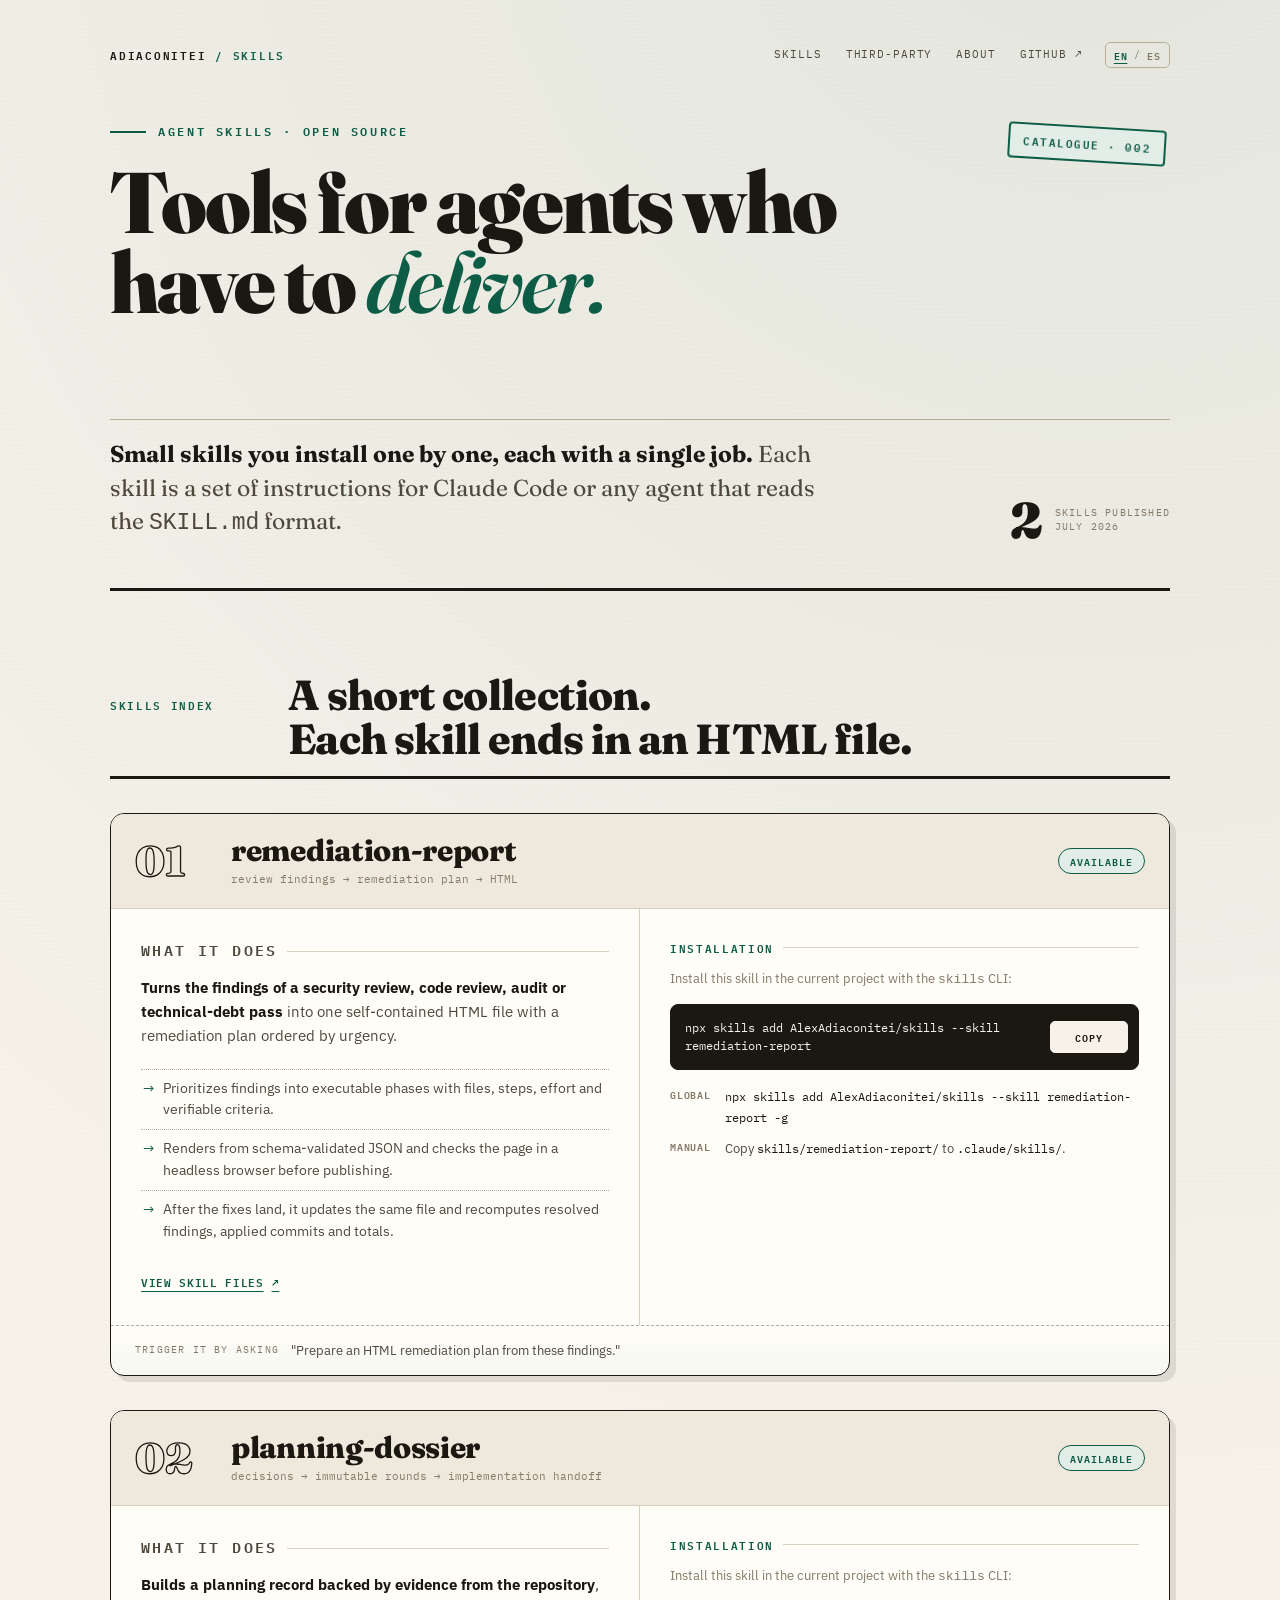
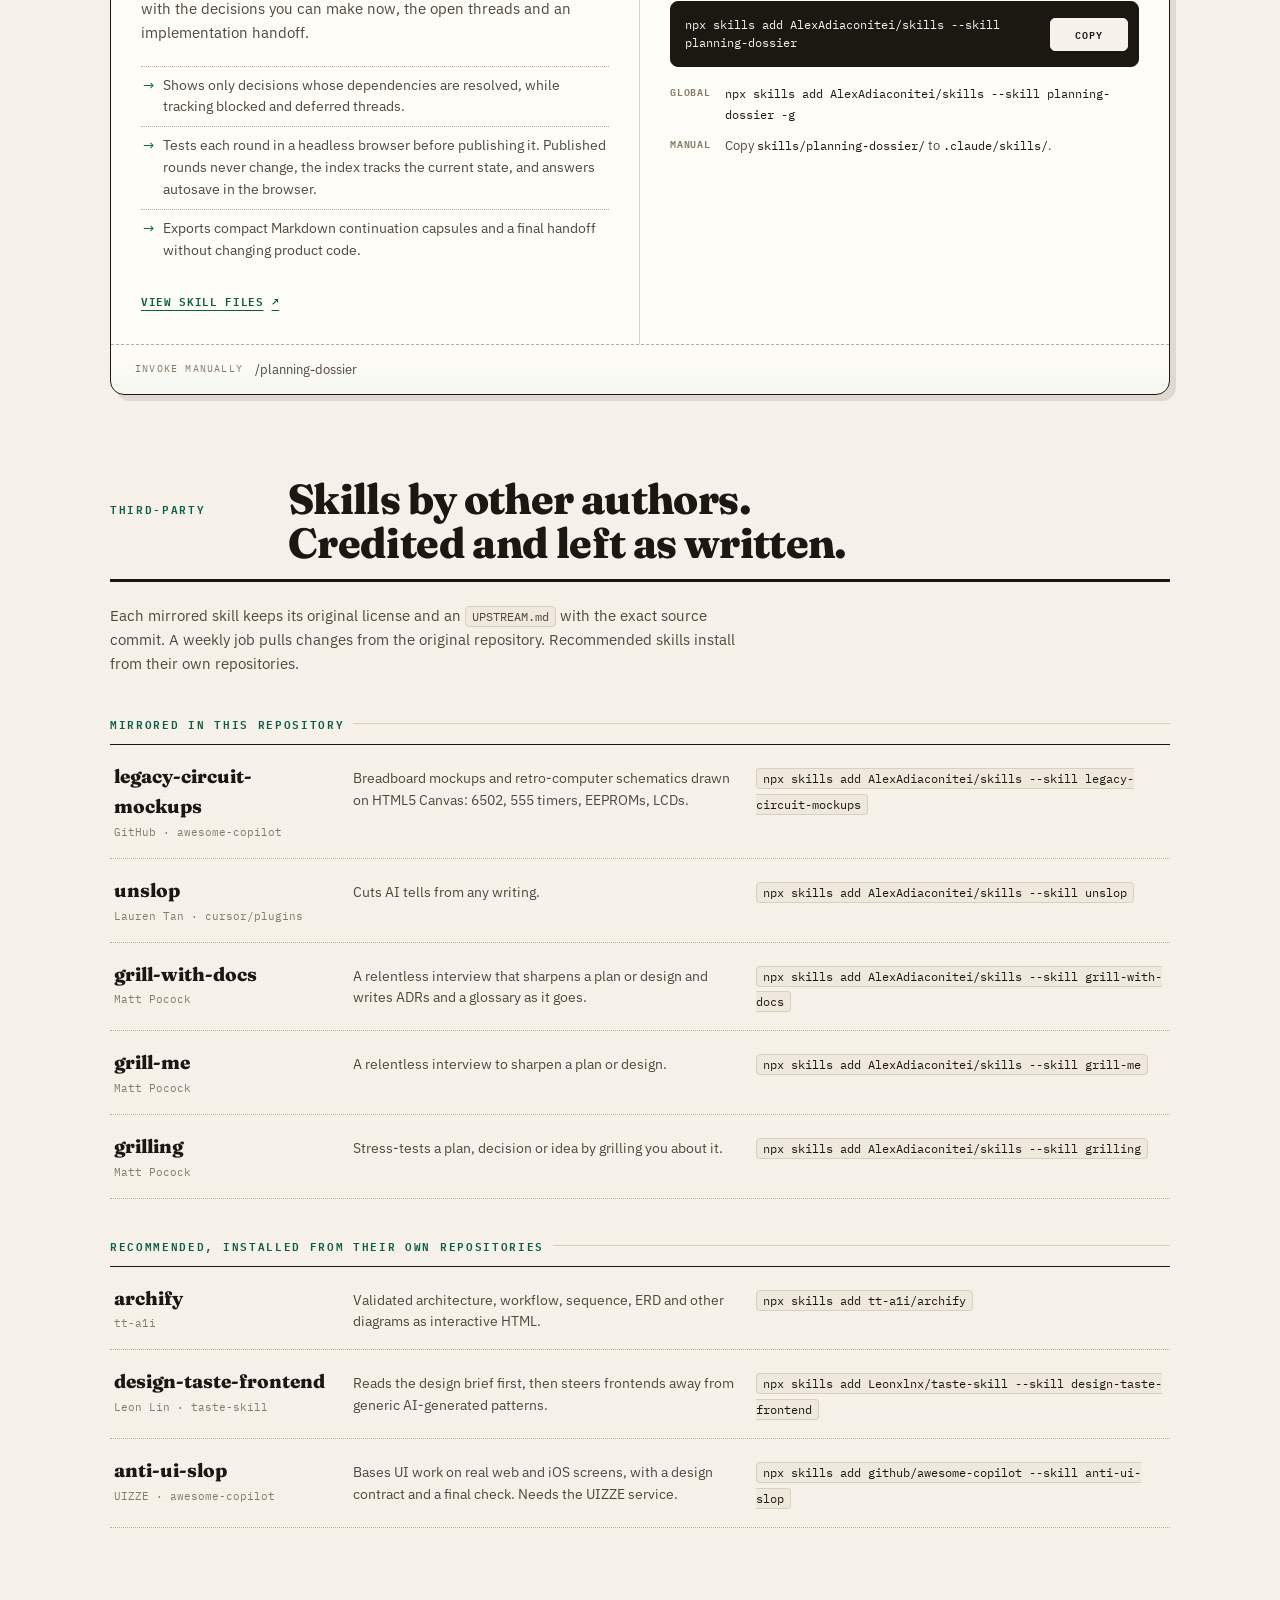
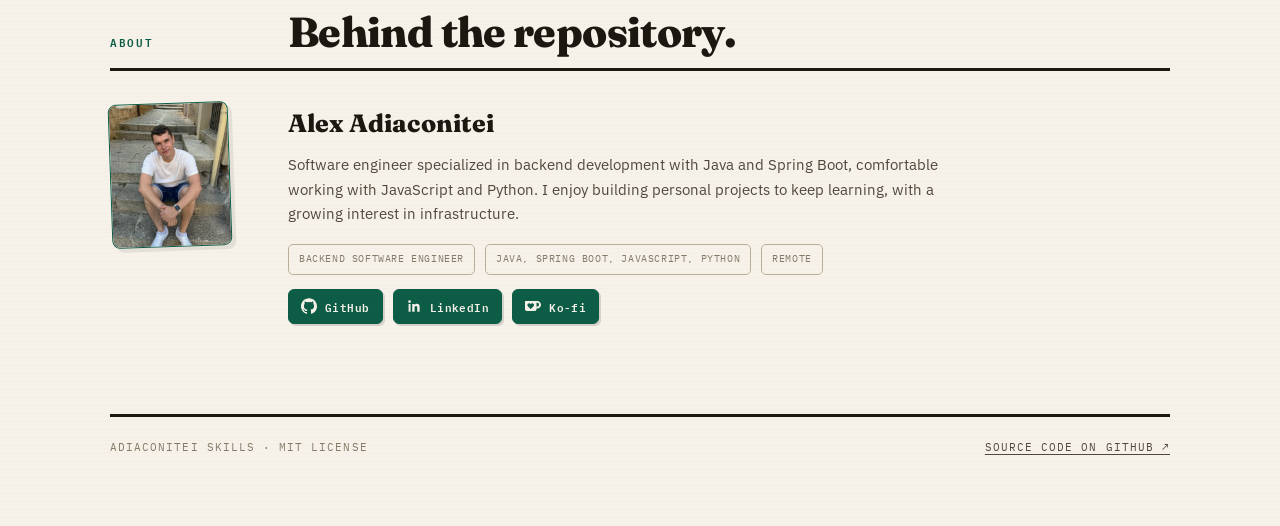
==== commit a0b05a59: "fix(site): wrap install commands and add a favicon" ====
--- a/index.html
+++ b/index.html
@@ -6,6 +6,7 @@
 <meta name="description" content="Alex Adiaconitei's skills for Claude Code and other agents compatible with the SKILL.md format.">
 <meta name="theme-color" content="#f6f2ea">
 <title>Adiaconitei Skills · tools for agents</title>
+<link rel="icon" href="favicon.svg" type="image/svg+xml">
 <link rel="preconnect" href="https://fonts.googleapis.com">
 <link rel="preconnect" href="https://fonts.gstatic.com" crossorigin>
 <link href="https://fonts.googleapis.com/css2?family=Fraunces:opsz,wght@9..144,400;9..144,600;9..144,800;9..144,900&family=IBM+Plex+Sans:ital,wght@0,400;0,500;0,600;1,400&family=IBM+Plex+Mono:wght@400;500;600&display=swap" rel="stylesheet">
@@ -361,14 +362,14 @@
 		border-radius: 8px;
 	}
 	.command code {
-		overflow-x: auto;
+		min-width: 0;
 		padding: 4px 0;
 		font-family: var(--mono);
 		font-size: 12px;
 		line-height: 1.5;
 		color: var(--paper);
-		white-space: nowrap;
-		scrollbar-width: thin;
+		white-space: normal;
+		overflow-wrap: anywhere;
 	}
 	.copy-button {
 		min-width: 78px;
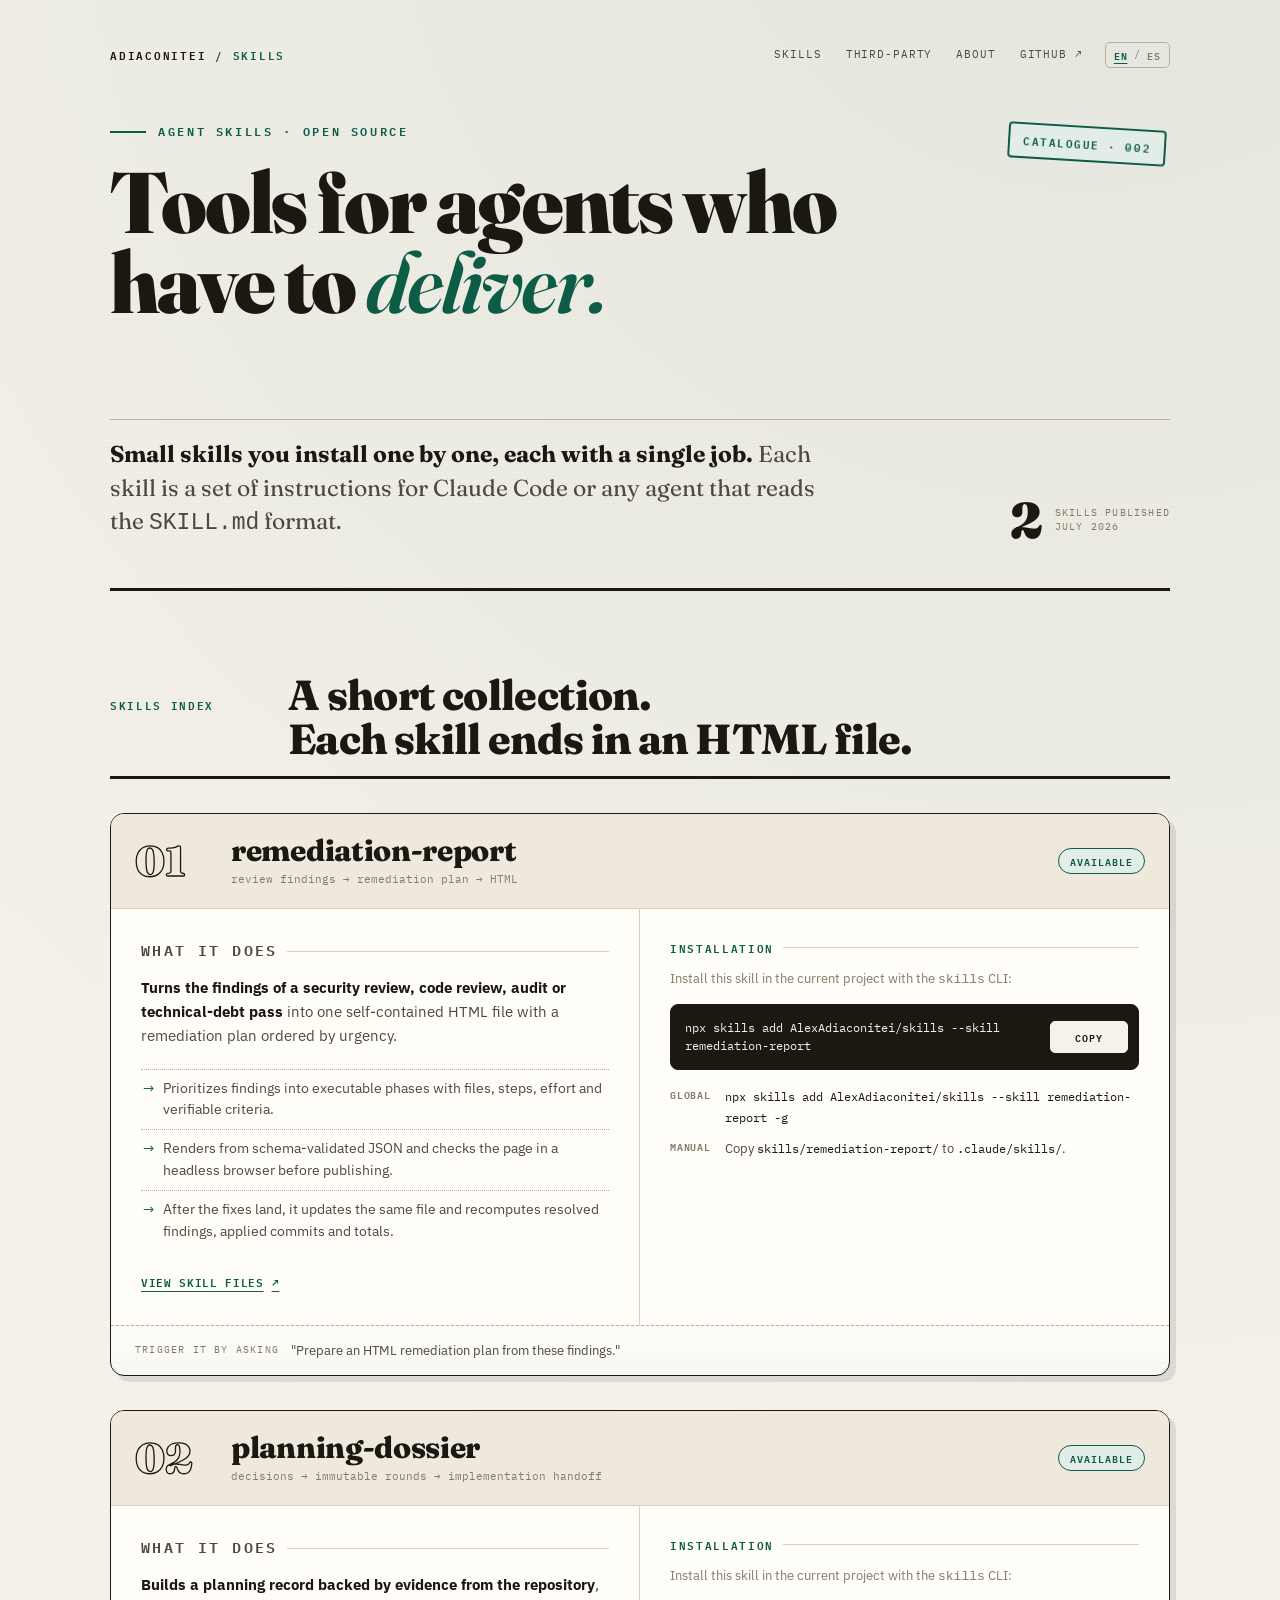
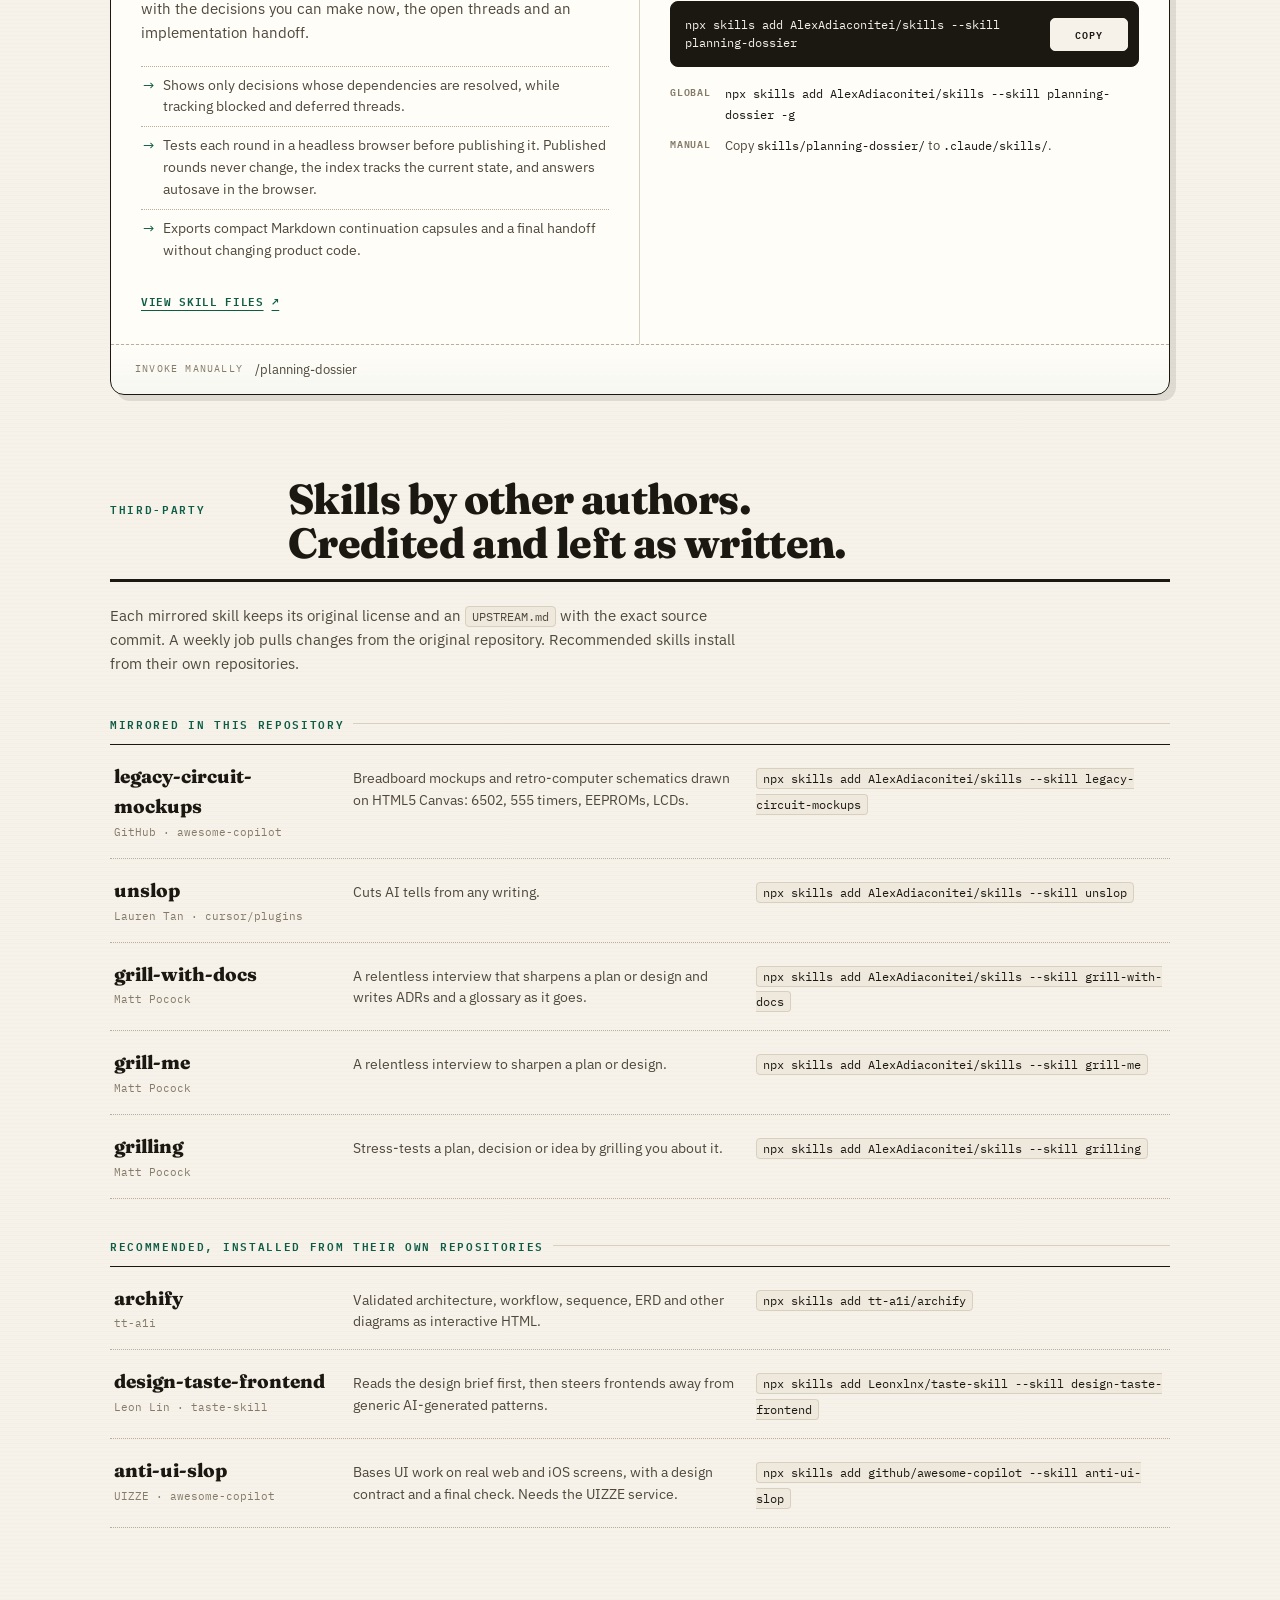
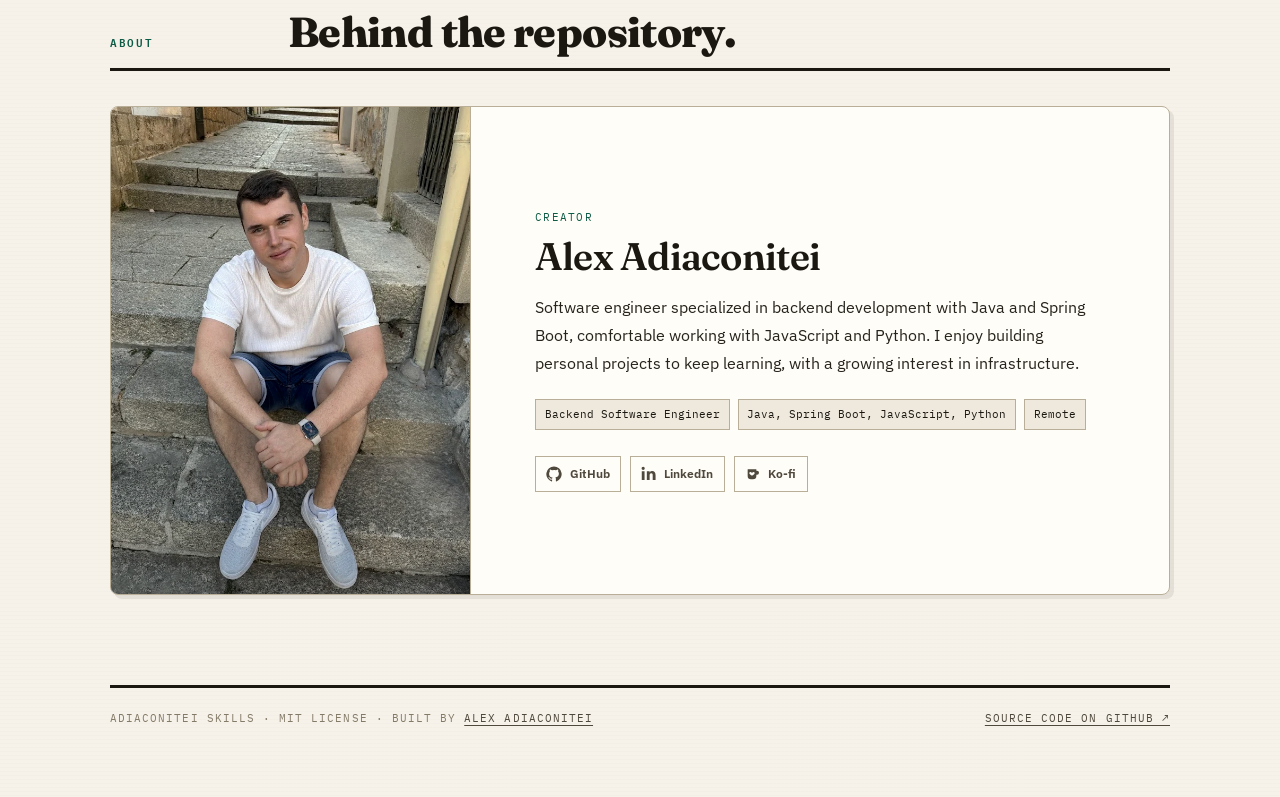
==== commit 1fd4bf36: "feat(landing): add author card" ====
--- a/index.html
+++ b/index.html
@@ -7,6 +7,7 @@
 <meta name="theme-color" content="#f6f2ea">
 <title>Adiaconitei Skills · tools for agents</title>
 <link rel="icon" href="favicon.svg" type="image/svg+xml">
+<link rel="stylesheet" href="about-card.css">
 <link rel="preconnect" href="https://fonts.googleapis.com">
 <link rel="preconnect" href="https://fonts.gstatic.com" crossorigin>
 <link href="https://fonts.googleapis.com/css2?family=Fraunces:opsz,wght@9..144,400;9..144,600;9..144,800;9..144,900&family=IBM+Plex+Sans:ital,wght@0,400;0,500;0,600;1,400&family=IBM+Plex+Mono:wght@400;500;600&display=swap" rel="stylesheet">
@@ -421,88 +422,22 @@
 	}
 	.skill-foot p { font-size: 13px; color: var(--ink-soft); }
 
-	/* About placeholder */
-	.about-grid {
-		display: grid;
-		grid-template-columns: 150px 1fr;
-		gap: 28px;
-		padding: 32px 0 0;
-	}
-	.about-photo {
-		width: 120px;
-		height: 144px;
-		display: grid;
+	/* Author card (author-profile skill), themed with this site's tokens */
+	.about-card {
+		--about-line: var(--line-strong);
+		--about-line-hot: var(--ink);
+		--about-bg: var(--card);
+		--about-chip: var(--paper-2);
+		--about-text: var(--ink);
+		--about-muted: var(--ink-soft);
+		--about-accent: var(--accent);
+		--about-shadow: 4px 4px 0 rgb(27 24 18 / .08);
+		--about-display: var(--display);
+		--about-mono: var(--mono);
+		border-radius: 8px;
 		overflow: hidden;
-		background: var(--accent-soft);
-		border: 1.5px solid var(--accent);
-		border-radius: 8px;
-		box-shadow: 4px 4px 0 rgb(27 24 18 / .08);
-		transform: rotate(-2deg);
-	}
-	.about-photo > * { grid-area: 1 / 1; }
-	.about-photo img { width: 100%; height: 100%; display: block; object-fit: cover; }
-	.about-marker {
-		display: grid;
-		place-items: center;
-		font-family: var(--display);
-		font-size: 46px;
-		font-weight: 900;
-		color: var(--accent);
-	}
-	.about-marker[hidden] { display: none; }
-	.about-copy { max-width: 690px; }
-	.about-copy h3 { font-family: var(--display); font-size: 25px; font-weight: 800; }
-	.about-copy p { margin-top: 10px; font-size: 15px; color: var(--ink-soft); }
-	.placeholder {
-		padding: 2px 5px;
-		font-family: var(--mono);
-		font-size: .86em;
-		color: var(--critical);
-		background: var(--critical-bg);
-		border-radius: 3px;
-	}
-	.profile-facts {
-		display: flex;
-		flex-wrap: wrap;
-		gap: 10px;
-		margin-top: 18px;
-		list-style: none;
-	}
-	.profile-facts li {
-		padding: 6px 10px;
-		font-family: var(--mono);
-		font-size: 10px;
-		letter-spacing: .06em;
-		color: var(--ink-faint);
-		text-transform: uppercase;
-		border: 1px solid var(--line-strong);
-		border-radius: 5px;
-	}
-	.profile-links {
-		display: flex;
-		flex-wrap: wrap;
-		gap: 10px;
-		margin-top: 14px;
-		list-style: none;
-	}
-	.profile-links a {
-		display: inline-flex;
-		align-items: center;
-		gap: 8px;
-		padding: 8px 12px;
-		font-family: var(--mono);
-		font-size: 11px;
-		font-weight: 600;
-		letter-spacing: .04em;
-		color: var(--paper);
-		text-decoration: none;
-		background: var(--accent);
-		border: 1.5px solid var(--accent);
-		border-radius: 6px;
-		box-shadow: 2px 2px 0 rgb(27 24 18 / .14);
-	}
-	.profile-links a:hover { background: var(--ink); border-color: var(--ink); }
-	.profile-link-icon { width: 16px; height: 16px; flex: 0 0 auto; fill: currentColor; }
+	}
+	.about-photo-wrap::after { background: linear-gradient(180deg, transparent 70%, rgb(27 24 18 / .28)); }
 
 	.colophon {
 		display: flex;
@@ -551,13 +486,11 @@
 		.hero-bottom, .skill-body { grid-template-columns: 1fr; }
 		.edition { justify-self: start; }
 		.section { padding-top: 64px; }
-		.section-head, .about-grid { grid-template-columns: 1fr; gap: 10px; }
+		.section-head { grid-template-columns: 1fr; gap: 10px; }
 		.skill-head { grid-template-columns: 60px 1fr; }
 		.skill-head .status { grid-column: 2; justify-self: start; }
 		.skill-copy { border-right: 0; border-bottom: 1px solid var(--line); }
 		.ext-list li { grid-template-columns: 1fr; gap: 6px; }
-		.about-photo { width: 92px; height: 110px; }
-		.about-marker { font-size: 36px; }
 	}
 
 	@media (max-width: 460px) {
@@ -771,27 +704,31 @@
 				<p class="section-label">About</p>
 				<h2 id="about-title" data-i18n="aboutTitle">Behind the repository.</h2>
 			</div>
-			<div class="about-grid">
-				<figure class="about-photo">
-					<img id="profile-image" src="./alex.webp" alt="Alex Adiaconitei" width="512" height="512">
-					<span class="about-marker" id="profile-initials" aria-hidden="true" hidden>AA</span>
-				</figure>
-				<div class="about-copy">
-					<h3 id="profile-name">Alex Adiaconitei</h3>
-					<p><span class="placeholder" id="profile-bio">[Write a 2–3 line professional introduction here.]</span></p>
-					<ul class="profile-facts" id="profile-facts" aria-label="Professional details to complete" data-i18n-aria="profileAria">
-						<li>[Role / specialty]</li>
-						<li>[Main technologies]</li>
-						<li>[Location or remote]</li>
+			<article class="about-card" data-about-card data-src="about.json" aria-live="polite">
+				<div class="about-photo-wrap">
+					<img src="alex.webp" alt="Alex Adiaconitei" class="about-photo" width="688" height="917" loading="lazy">
+				</div>
+				<div class="about-content">
+					<p class="about-kicker">Creator</p>
+					<h3>Alex Adiaconitei</h3>
+					<p class="about-bio">Software engineer specialized in backend development with Java and Spring Boot, comfortable working with JavaScript and Python. I enjoy building personal projects to keep learning, with a growing interest in infrastructure.</p>
+					<ul class="about-facts">
+						<li>Backend Software Engineer</li>
+						<li>Java, Spring Boot, JavaScript, Python</li>
+						<li>Remote</li>
 					</ul>
-					<ul class="profile-links" id="profile-links" aria-label="Professional links" data-i18n-aria="linksAria"></ul>
+					<div class="about-links">
+						<a href="https://github.com/AlexAdiaconitei" target="_blank" rel="noreferrer">GitHub</a>
+						<a href="https://www.linkedin.com/in/alexadiaconitei/" target="_blank" rel="noreferrer">LinkedIn</a>
+						<a href="https://ko-fi.com/K3Q5236GOO" target="_blank" rel="noreferrer">Ko-fi</a>
+					</div>
 				</div>
-			</div>
+			</article>
 		</section>
 	</main>
 
 	<footer class="colophon">
-		<span>Adiaconitei Skills · MIT License</span>
+		<span>Adiaconitei Skills · MIT License · <span data-i18n="builtBy">Built by</span> <a href="https://github.com/AlexAdiaconitei">Alex Adiaconitei</a></span>
 		<a href="https://github.com/AlexAdiaconitei/skills" data-i18n="source">Source code on GitHub ↗</a>
 	</footer>
 </div>
@@ -854,8 +791,7 @@
 			extTaste: 'Reads the design brief first, then steers frontends away from generic AI-generated patterns.',
 			extAntiSlop: 'Bases UI work on real web and iOS screens, with a design contract and a final check. Needs the UIZZE service.',
 			aboutTitle: 'Behind the repository.',
-			profileAria: 'Professional details to complete',
-			linksAria: 'Professional links',
+			builtBy: 'Built by',
 			source: 'Source code on GitHub ↗'
 		},
 		es: {
@@ -914,130 +850,13 @@
 			extTaste: 'Lee primero el brief de diseño y aleja los frontends de los patrones genéricos generados por IA.',
 			extAntiSlop: 'Basa el trabajo de UI en pantallas reales web e iOS, con un contrato de diseño y una comprobación final. Depende del servicio UIZZE.',
 			aboutTitle: 'Detrás del repositorio.',
-			profileAria: 'Datos profesionales por completar',
-			linksAria: 'Enlaces profesionales',
+			builtBy: 'Hecho por',
 			source: 'Código fuente en GitHub ↗'
 		}
 	};
 
 	const description = document.querySelector('meta[name="description"]');
 	let currentLanguage = 'en';
-	const profileImage = document.querySelector('#profile-image');
-	const profileImageFallback = document.querySelector('#profile-initials');
-	const showProfileImage = () => {
-		profileImage.hidden = false;
-		profileImageFallback.hidden = true;
-	};
-	const showProfileImageFallback = () => {
-		profileImage.hidden = true;
-		profileImageFallback.hidden = false;
-	};
-	profileImage.addEventListener('load', showProfileImage);
-	profileImage.addEventListener('error', showProfileImageFallback);
-	if (profileImage.complete) {
-		if (profileImage.naturalWidth > 0) showProfileImage();
-		else showProfileImageFallback();
-	}
-	const fallbackProfile = {
-		name: 'Alex Adiaconitei',
-		initials: 'AA',
-		bio: {
-			en: '[Write a 2–3 line professional introduction here.]',
-			es: '[Escribe aquí una presentación profesional de 2–3 líneas.]'
-		},
-		facts: {
-			en: ['[Role / specialty]', '[Main technologies]', '[Location or remote]'],
-			es: ['[Rol / especialidad]', '[Tecnologías principales]', '[Ciudad o remoto]']
-		},
-		links: []
-	};
-	let profile = fallbackProfile;
-
-	function localize(value) {
-		if (typeof value === 'string') return value;
-		return value?.[currentLanguage] ?? value?.en ?? '';
-	}
-	const linkIcons = {
-		github: 'M12 .297c-6.63 0-12 5.373-12 12 0 5.303 3.438 9.8 8.205 11.385.6.113.82-.258.82-.577v-2.234c-3.338.726-4.033-1.416-4.033-1.416-.546-1.387-1.333-1.756-1.333-1.756-1.089-.745.083-.729.083-.729 1.205.084 1.839 1.237 1.839 1.237 1.07 1.835 2.809 1.305 3.495.998.108-.776.418-1.305.762-1.605-2.665-.3-5.466-1.332-5.466-5.93 0-1.31.465-2.38 1.235-3.22-.135-.303-.54-1.523.105-3.176 0 0 1.005-.322 3.3 1.23a11.5 11.5 0 0 1 3.003-.404c1.02.005 2.045.138 3.003.404 2.28-1.552 3.285-1.23 3.285-1.23.645 1.653.24 2.873.12 3.176.765.84 1.23 1.91 1.23 3.22 0 4.61-2.805 5.625-5.475 5.92.42.36.81 1.096.81 2.22v3.293c0 .319.21.694.825.576C20.565 22.092 24 17.592 24 12.297c0-6.627-5.373-12-12-12',
-		linkedin: 'M20.447 20.452h-3.554v-5.569c0-1.328-.027-3.037-1.852-3.037-1.853 0-2.136 1.445-2.136 2.939v5.667H9.351V9h3.414v1.561h.046c.477-.9 1.637-1.85 3.37-1.85 3.601 0 4.267 2.37 4.267 5.455v6.286zM5.337 7.433a2.062 2.062 0 1 1 0-4.124 2.062 2.062 0 0 1 0 4.124zM6.814 20.452H3.861V9h2.953v11.452z',
-		kofi: 'M23.881 8.948c-.773-4.085-4.859-4.593-4.859-4.593H.723c-.604 0-.679.798-.679.798s-.082 7.324-.022 11.822c.164 2.424 2.586 2.672 2.586 2.672s8.267-.023 11.966-.049c2.438-.426 2.683-2.566 2.658-3.734 4.352.24 7.422-2.831 6.649-6.916zm-11.062 3.511c-1.246 1.453-4.011 3.976-4.011 3.976s-.121.119-.31.023c-.076-.057-.108-.09-.108-.09-.443-.441-3.368-3.049-4.034-3.954-.709-.965-1.041-2.7-.091-3.71.951-1.01 3.005-1.086 4.363.407 0 0 1.565-1.782 3.468-.963 1.904.82 1.832 3.011.723 4.311zm6.173.478c-.928.116-1.682.028-1.682.028V7.284h1.77s1.971.551 1.971 2.638c0 1.913-.985 2.667-2.059 3.015z'
-	};
-
-	function createLinkIcon(name) {
-		const pathData = linkIcons[typeof name === 'string' ? name.toLowerCase() : ''];
-		if (!pathData) return null;
-
-		const svg = document.createElementNS('http://www.w3.org/2000/svg', 'svg');
-		const path = document.createElementNS('http://www.w3.org/2000/svg', 'path');
-		svg.setAttribute('viewBox', '0 0 24 24');
-		svg.setAttribute('aria-hidden', 'true');
-		svg.setAttribute('focusable', 'false');
-		svg.classList.add('profile-link-icon');
-		path.setAttribute('d', pathData);
-		svg.appendChild(path);
-		return svg;
-	}
-
-	function renderProfile() {
-		const name = typeof profile.name === 'string' && profile.name.trim() ? profile.name : fallbackProfile.name;
-		const initials = typeof profile.initials === 'string' && profile.initials.trim() ? profile.initials : fallbackProfile.initials;
-		const bio = localize(profile.bio) || localize(fallbackProfile.bio);
-		const configuredFacts = profile.facts?.[currentLanguage] ?? profile.facts?.en;
-		const facts = Array.isArray(configuredFacts) ? configuredFacts : fallbackProfile.facts[currentLanguage];
-		const links = Array.isArray(profile.links) ? profile.links : [];
-
-		document.querySelector('#profile-name').textContent = name;
-		document.querySelector('#profile-initials').textContent = initials;
-		profileImage.alt = name;
-		const bioElement = document.querySelector('#profile-bio');
-		bioElement.textContent = bio;
-		bioElement.classList.toggle('placeholder', bio.trim().startsWith('['));
-
-		const factsList = document.querySelector('#profile-facts');
-		factsList.replaceChildren();
-		facts.forEach((fact) => {
-			const entry = document.createElement('li');
-			entry.textContent = fact;
-			factsList.appendChild(entry);
-		});
-
-		const linksList = document.querySelector('#profile-links');
-		linksList.replaceChildren();
-		links.forEach((item) => {
-			if (!item || typeof item !== 'object') return;
-			const label = localize(item.label);
-			try {
-				const url = new URL(item.url);
-				if (!['http:', 'https:', 'mailto:'].includes(url.protocol)) return;
-				const entry = document.createElement('li');
-				const link = document.createElement('a');
-				const icon = createLinkIcon(item.icon);
-				link.href = url.href;
-				link.rel = 'noopener';
-				if (icon) link.appendChild(icon);
-				link.append(label);
-				entry.appendChild(link);
-				linksList.appendChild(entry);
-			} catch {
-				return;
-			}
-		});
-		linksList.hidden = linksList.children.length === 0;
-	}
-
-	async function loadProfile() {
-		try {
-			const response = await fetch('./about.json', { cache: 'no-store' });
-			if (!response.ok) throw new Error(`Profile request failed: ${response.status}`);
-			const loadedProfile = await response.json();
-			if (!loadedProfile || typeof loadedProfile !== 'object') throw new Error('Invalid profile data');
-			profile = loadedProfile;
-		} catch {
-			profile = fallbackProfile;
-		}
-		renderProfile();
-	}
-
 	function setLanguage(language, updateUrl = true) {
 		currentLanguage = language === 'es' ? 'es' : 'en';
 		const messages = translations[currentLanguage];
@@ -1067,7 +886,6 @@
 		document.querySelectorAll('[role="status"]').forEach((element) => {
 			element.textContent = '';
 		});
-		renderProfile();
 
 		if (updateUrl) {
 			const url = new URL(window.location.href);
@@ -1125,7 +943,7 @@
 
 	const requestedLanguage = new URLSearchParams(window.location.search).get('lang');
 	setLanguage(requestedLanguage === 'es' ? 'es' : 'en', false);
-	loadProfile();
 </script>
+<script src="about-card.js" defer></script>
 </body>
 </html>
--- a/about-card.css
+++ b/about-card.css
@@ -0,0 +1,123 @@
+/* author-profile: the card from the Ping Tester landing. Every colour and font falls back to the
+   site's own tokens when they exist (--line, --panel, --text, --muted, --blue, --mono, --display);
+   override the --about-* variables on .about-card to match a site that names them differently. */
+.about-card {
+	--about-line: var(--line, #26384b);
+	--about-line-hot: var(--line-hot, #3b5872);
+	--about-bg: var(--panel, #101c29);
+	--about-chip: var(--ink-soft, #0b1722);
+	--about-text: var(--text, #edf5fb);
+	--about-muted: var(--muted, #8da2b5);
+	--about-accent: var(--blue, #58adff);
+	--about-shadow: var(--shadow, 0 26px 80px rgb(0 0 0 / 0.32));
+	--about-display: var(--display, system-ui, sans-serif);
+	--about-mono: var(--mono, ui-monospace, 'SFMono-Regular', Consolas, monospace);
+
+	margin-top: 2.2rem;
+	display: grid;
+	grid-template-columns: minmax(240px, 360px) 1fr;
+	border: 1px solid var(--about-line);
+	background: var(--about-bg);
+	box-shadow: var(--about-shadow);
+	color: var(--about-text);
+}
+.about-photo-wrap {
+	position: relative;
+	min-height: 360px;
+	overflow: hidden;
+	border-right: 1px solid var(--about-line);
+	background: var(--about-chip);
+}
+.about-photo {
+	width: 100%;
+	height: 100%;
+	object-fit: cover;
+	filter: saturate(0.82) contrast(1.04);
+}
+.about-photo-wrap::after {
+	content: '';
+	position: absolute;
+	inset: 0;
+	background: linear-gradient(180deg, transparent 58%, rgb(8 17 27 / 0.72));
+	pointer-events: none;
+}
+.about-content {
+	min-width: 0;
+	display: flex;
+	flex-direction: column;
+	justify-content: center;
+	padding: clamp(1.7rem, 5vw, 4rem);
+}
+.about-kicker {
+	margin: 0 0 0.55rem;
+	color: var(--about-accent);
+	font-family: var(--about-mono);
+	font-size: 0.67rem;
+	letter-spacing: 0.12em;
+	text-transform: uppercase;
+}
+.about-content h3 {
+	margin: 0 0 1rem;
+	font-family: var(--about-display);
+	font-size: clamp(1.8rem, 3vw, 2.8rem);
+	font-weight: 600;
+	line-height: 1.1;
+	letter-spacing: -0.02em;
+}
+.about-bio {
+	max-width: 720px;
+	margin: 0 0 1.35rem;
+	color: color-mix(in srgb, var(--about-text) 78%, var(--about-muted));
+	line-height: 1.75;
+}
+.about-facts {
+	display: flex;
+	flex-wrap: wrap;
+	gap: 0.5rem;
+	margin: 0 0 1.65rem;
+	padding: 0;
+	list-style: none;
+}
+.about-facts li {
+	border: 1px solid var(--about-line);
+	padding: 0.38rem 0.55rem;
+	background: var(--about-chip);
+	font-family: var(--about-mono);
+	font-size: 0.66rem;
+}
+.about-links {
+	display: flex;
+	flex-wrap: wrap;
+	gap: 0.55rem;
+}
+.about-links a {
+	display: inline-flex;
+	align-items: center;
+	gap: 0.45rem;
+	border: 1px solid var(--about-line);
+	padding: 0.48rem 0.65rem;
+	color: var(--about-muted);
+	font-size: 0.72rem;
+	font-weight: 650;
+	text-decoration: none;
+}
+.about-links a:hover,
+.about-links a:focus-visible {
+	border-color: var(--about-line-hot);
+	color: var(--about-text);
+}
+.about-links svg {
+	width: 16px;
+	height: 16px;
+	fill: currentColor;
+}
+@media (max-width: 760px) {
+	.about-card {
+		grid-template-columns: 1fr;
+	}
+	.about-photo-wrap {
+		min-height: 310px;
+		border-right: 0;
+		border-bottom: 1px solid var(--about-line);
+	}
+}
